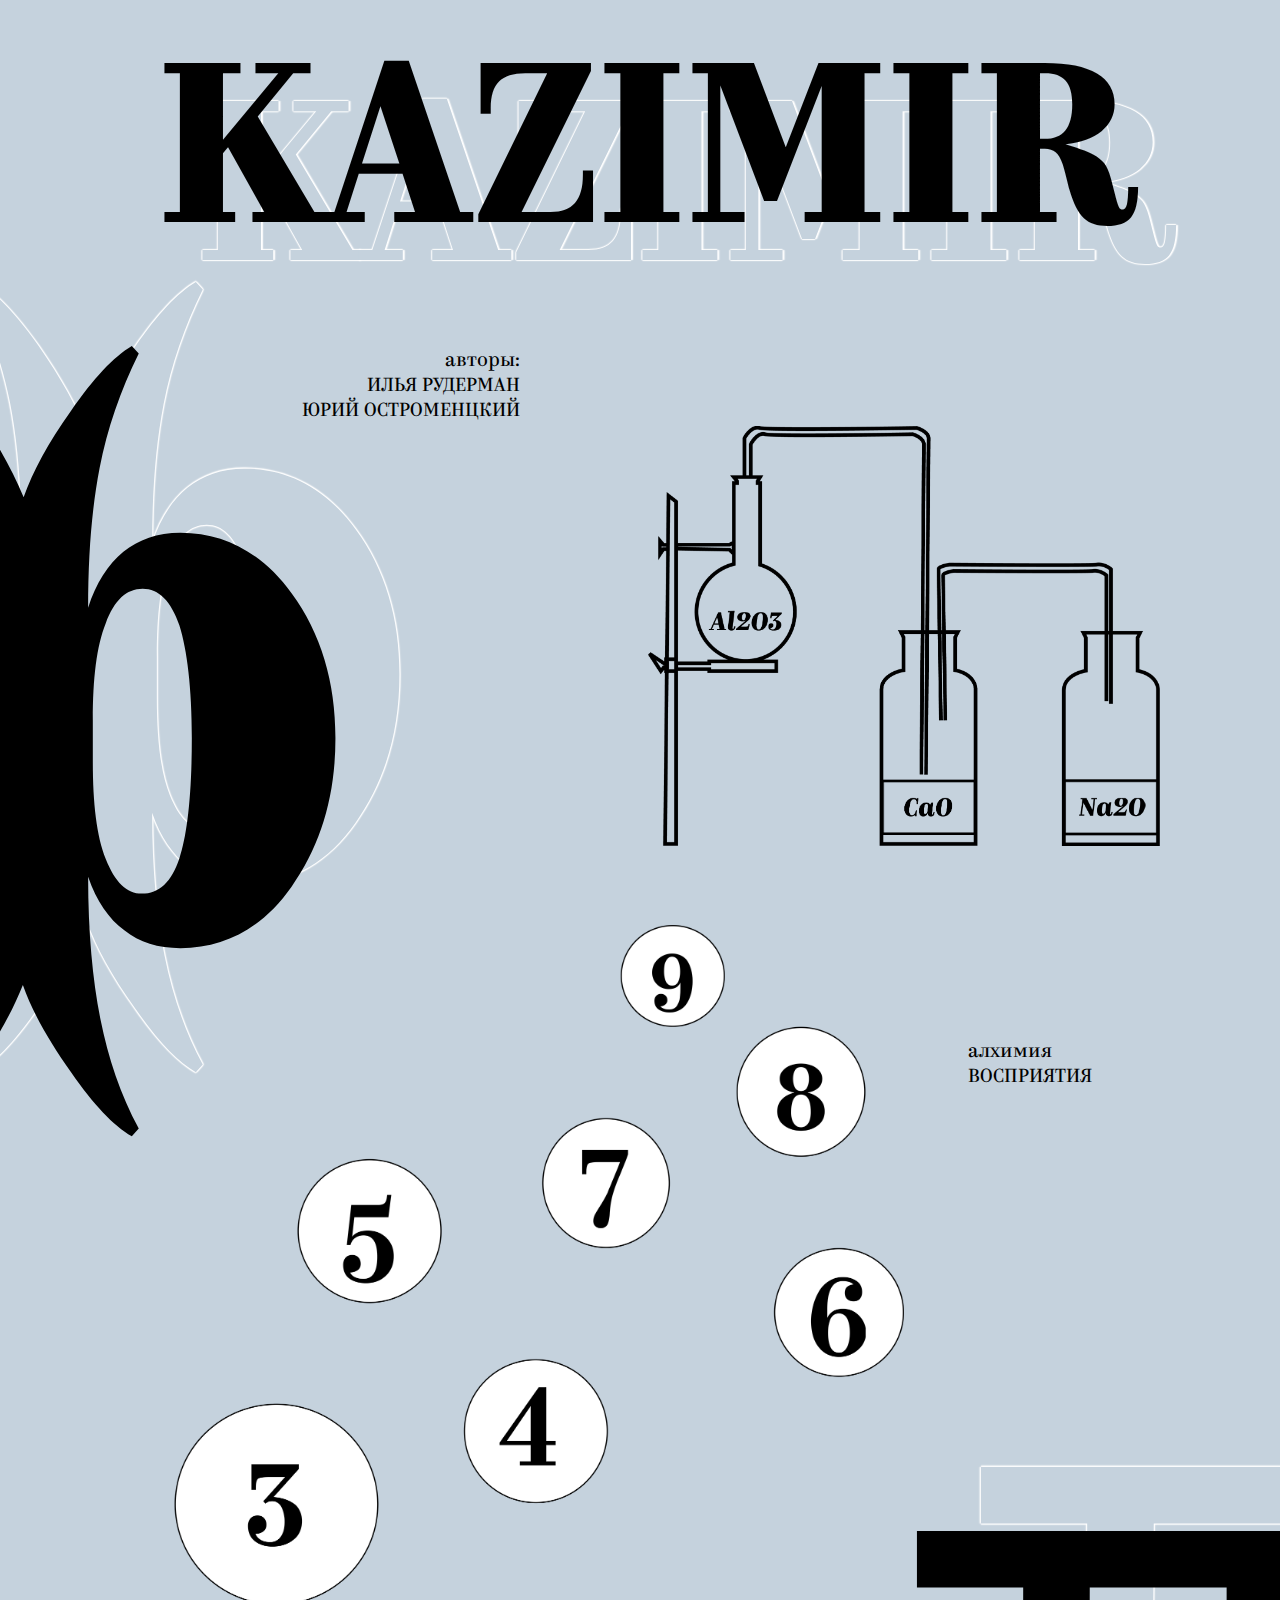
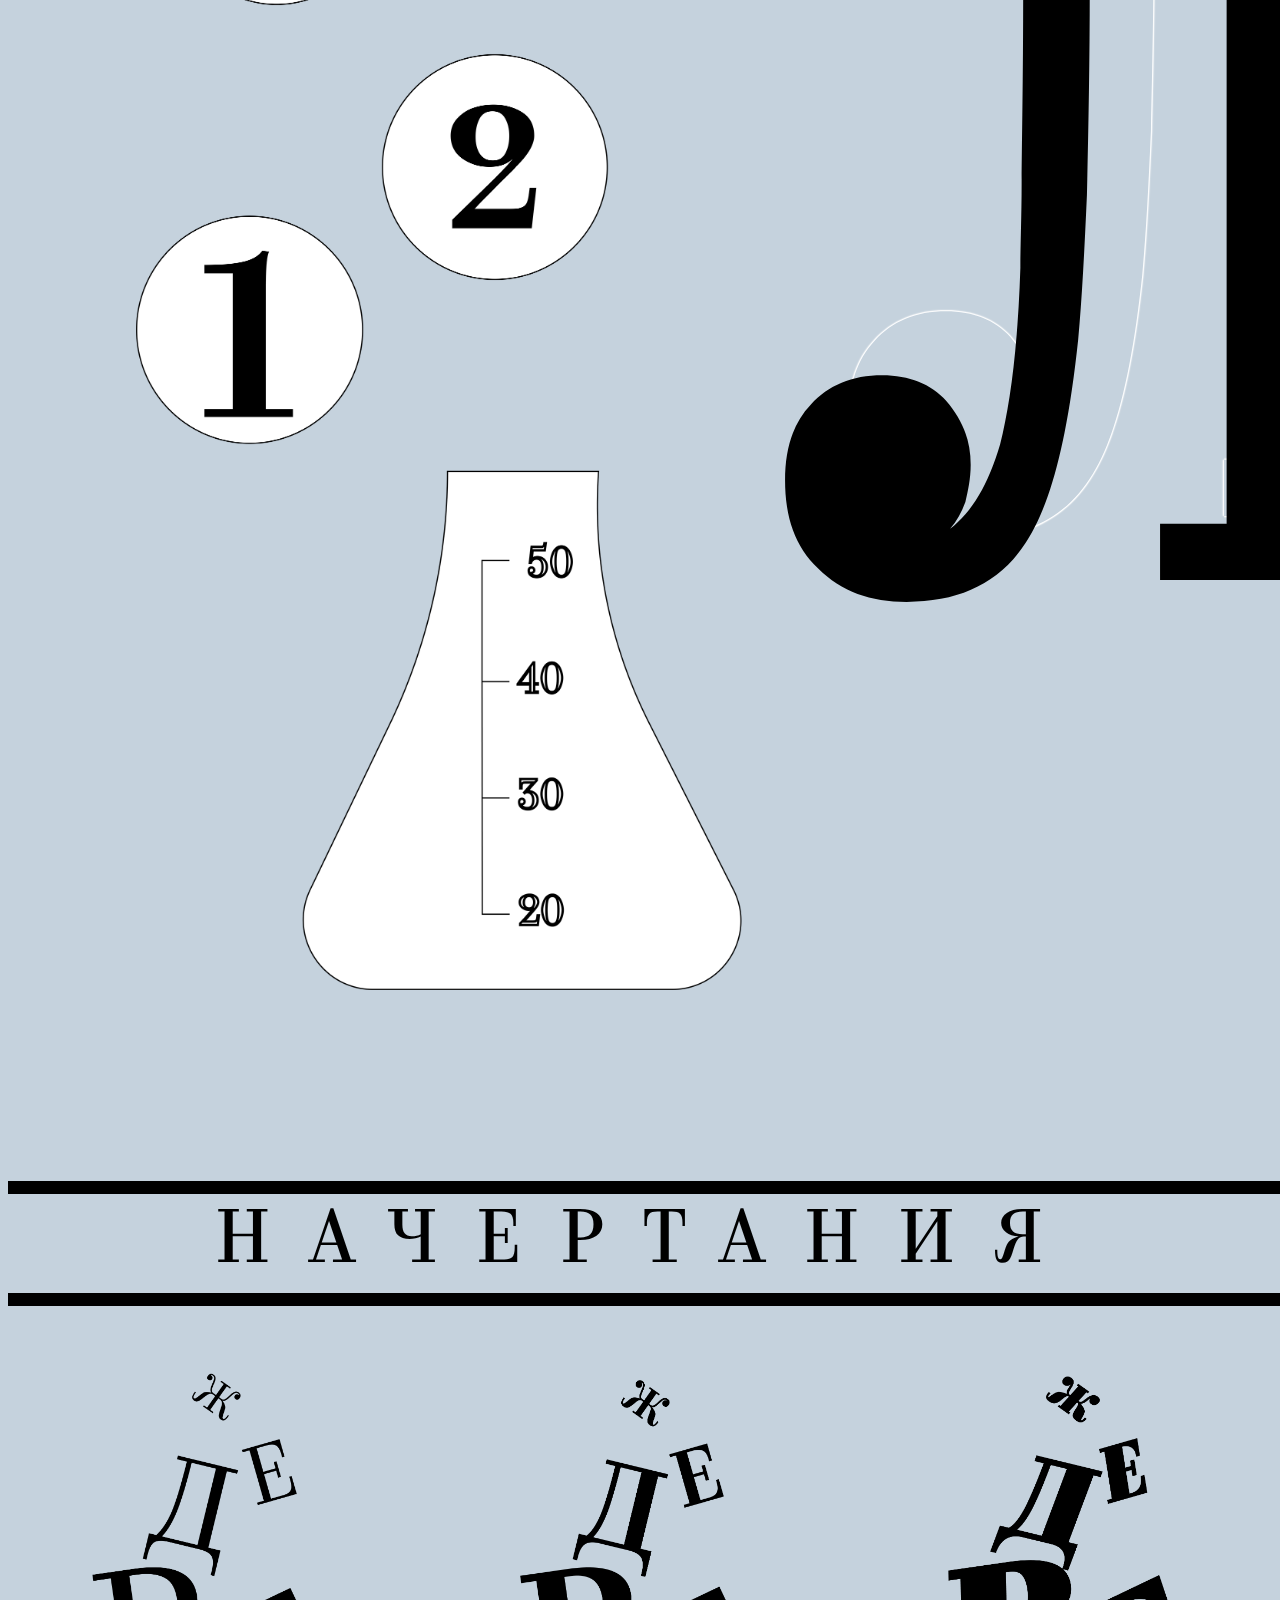
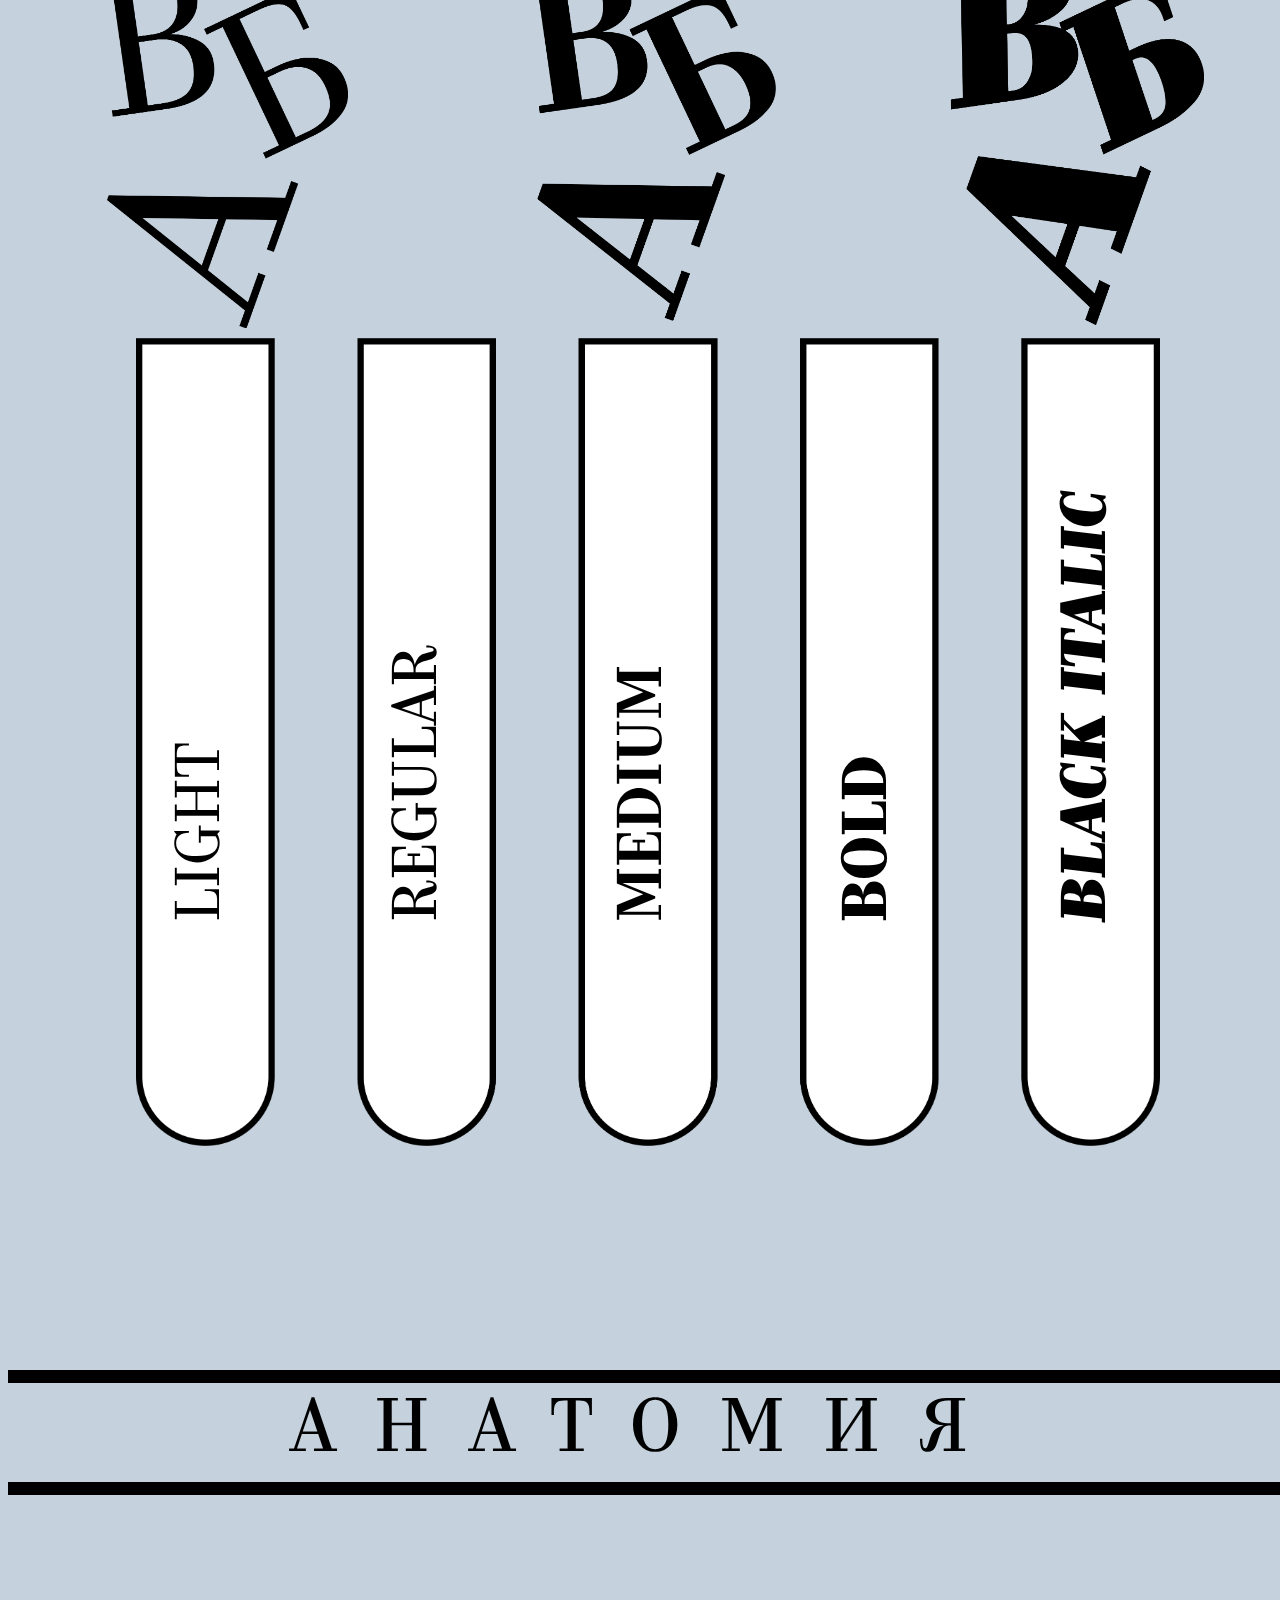
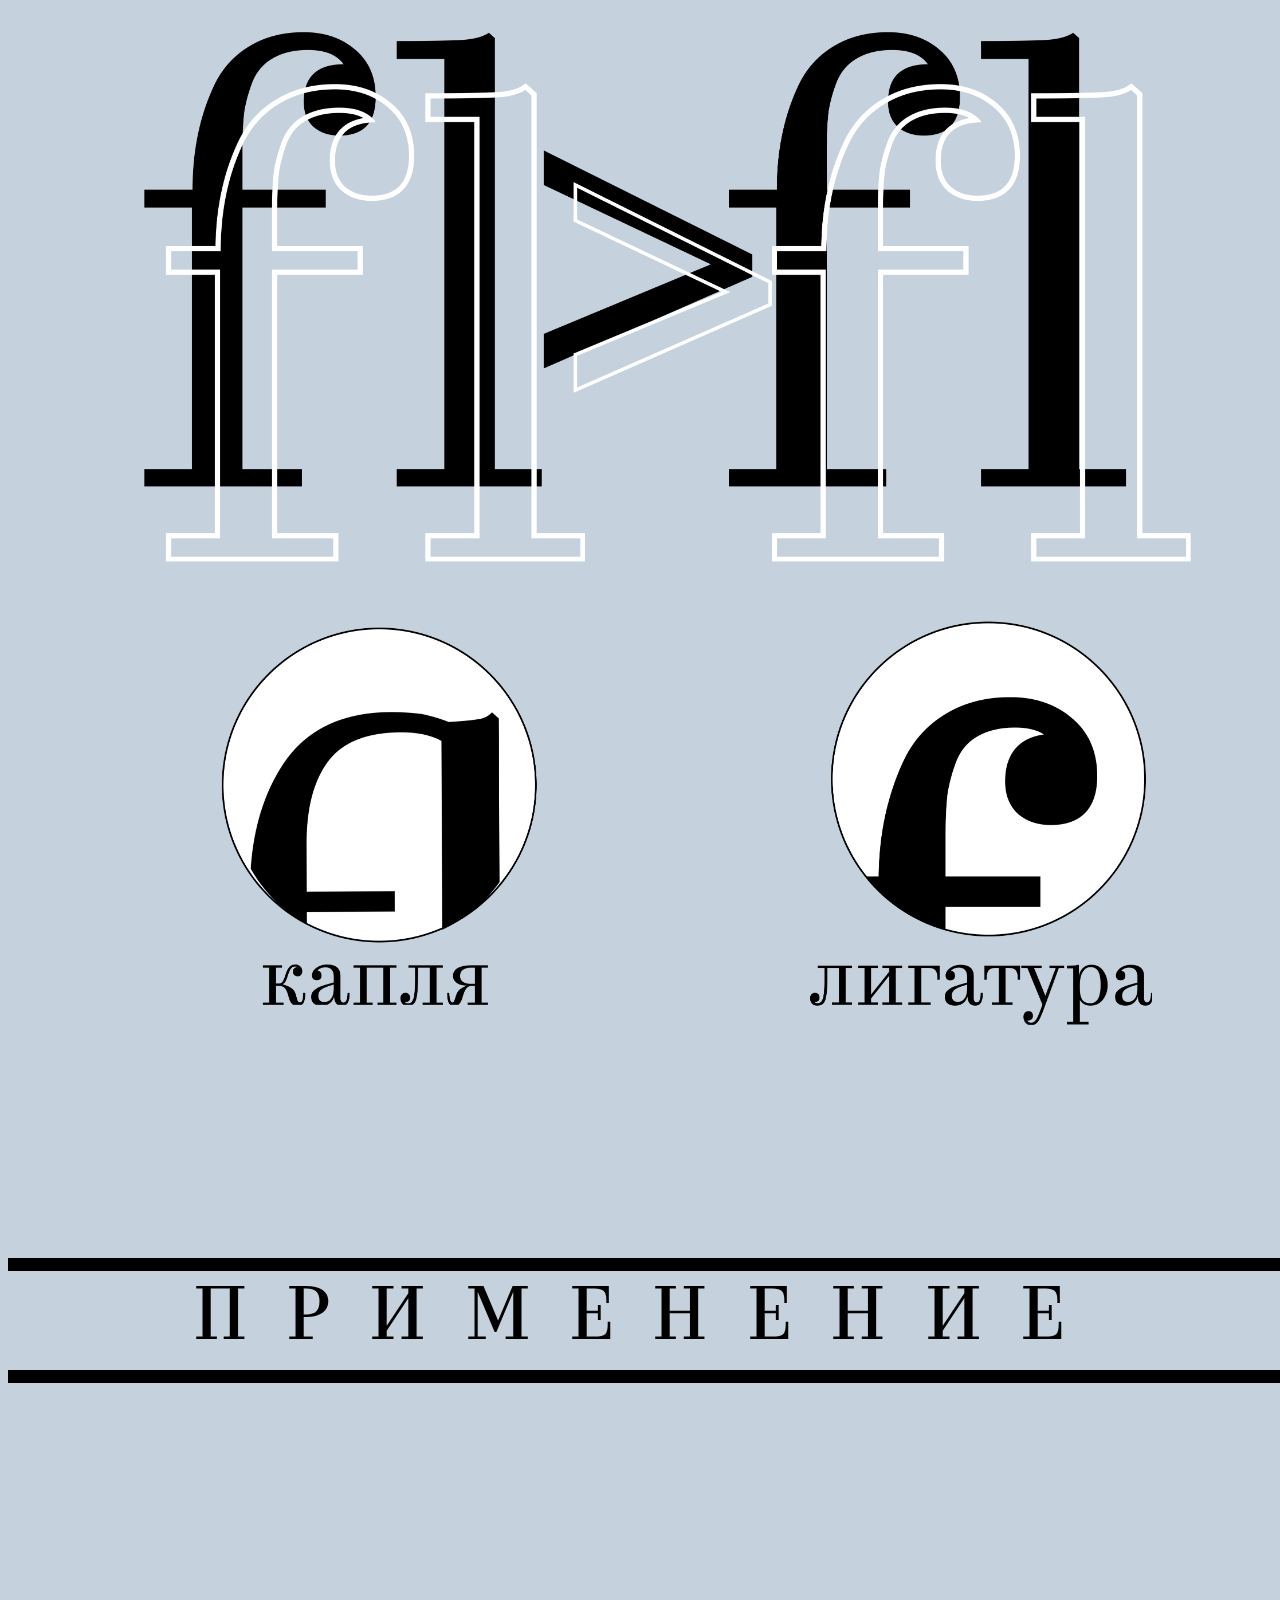
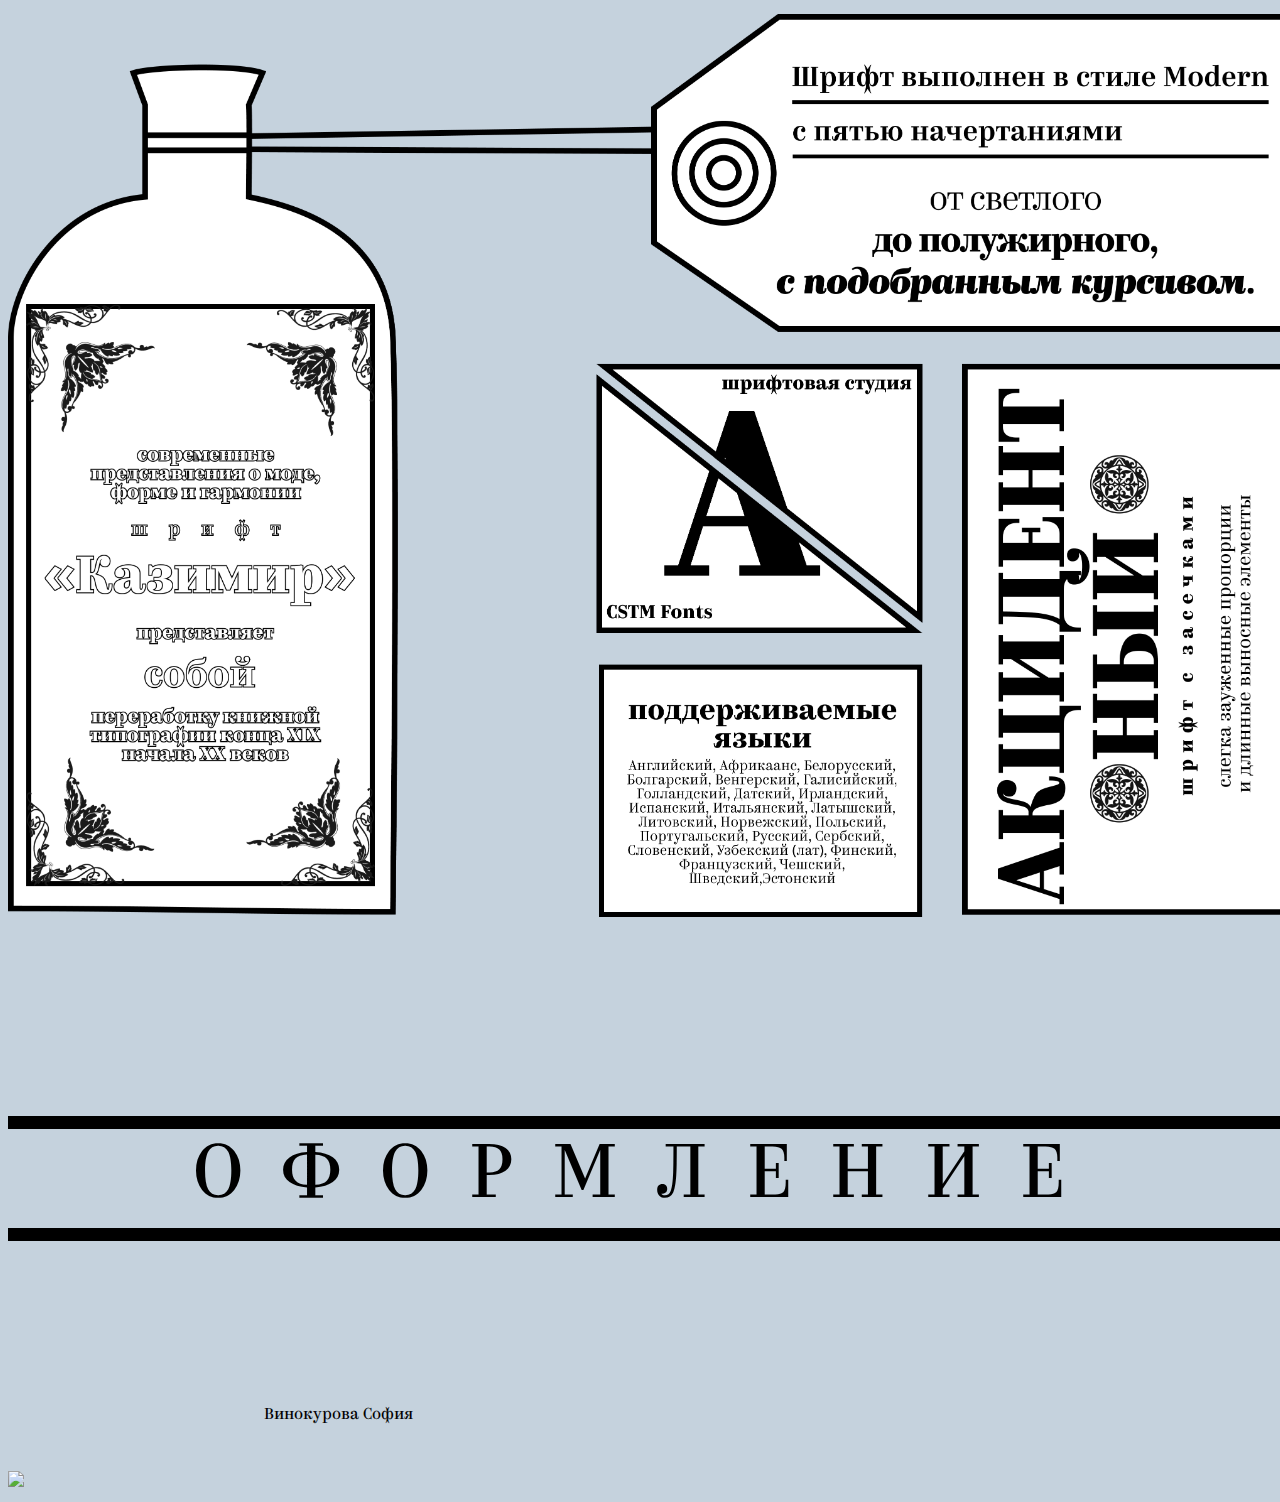
==== index.html @ c1f0180c "1" ====
<!DOCTYPE html>
<html lang="en">
<head>
  <meta charset="UTF-8">
  <meta http-equiv="X-UA-Compatible" content="IE=edge">
  <meta name="viewport" content="width=device-width, initial-scale=1.0">
  <link rel="stylesheet" href="main.css">
  <title>Kazimir</title>
</head>


<body>
  <title>KAZIMIR</title>
  <div class="kazimir-container">
    <div class="kazimir">KAZIMIR</div>
    <div class="kazimir-shadow">KAZIMIR</div>
  </div><br>
  <div class="kazimir-container" style="width: 100%; height: 60vw; border: 0px solid yellow; ">
    <div style="position: absolute; margin-left: 10vw; margin-top: 0vw; font-size: 1.5vw; text-align: right; width: 30vw;">авторы:<br><div style="text-transform: uppercase;">Илья Рудерман<br>Юрий Остроменцкий</div></div>
    <div class="kazimir letter-a" style="margin-left: -25vw;">ф</div>
    <div class="kazimir-shadow letter-a" style="margin-left: -20vw; margin-top: -15vw;">ф</div>
    <div style="position: absolute; border: 0px solid black; width:40%; z-index: 5; margin-left: 50vw; margin-top: 6vw;"><img style="border: 0px solid black;" src="./img/chemistry.png" width="100%"></div>
    <div style="position: absolute; margin-left: 75vw; margin-top: 54vw; font-size: 1.5vw; text-align: left; width: 30vw;">алхимия<br><div style="text-transform: uppercase;">восприятия</div></div>
  </div>



  <div style="border: 0px solid red; width: 100vw; height: 115vw;">
    <div style="position: absolute; border: 0px solid black; width:60vw; margin-top: -15vw; margin-left: 10vw">
      <img src="./img/bubble.png" width="100%">
    </div>
    <div class="kazimir letter-a" style="margin-left: 60vw; font-size: 100vw; margin-top: -10vw;">л</div>
    <div class="kazimir-shadow letter-a" style="margin-left: 65vw; margin-top: -15vw; font-size: 100vw;">л</div>
  </div>

  <div class="zagolovok">Начертания</div>


  <div style="width:100vw; height: 110vw;">
    <div style="position: absolute; width: 100vw;">
      <table border="0" width="100%">
        <tr>
          <td width="33%" align="center"><img src="./img/light.png" style="width: 20vw;"></td>
          <td width="34%" align="center"><img src="./img/regular.png" style="width: 20vw;"></td>
          <td width="33%" align="center"><img src="./img/Vectoor.png" style="width: 20vw;"></td>
        </tr>
      </table>
      <div style="width:100vw; padding: 0vw 10vw 0vw 10vw;">
        <img src="./img/colbi.png" style="width: 80vw">
      </div>
    </div>
    <div style="position: absolute; text-transform: uppercase; font-size: 5vw; transform: rotate(270deg); transform-origin: top left; margin-top: 90vw; margin-left: 12vw; font-family: KazimirLight;">Light</div>
    <div style="position: absolute; text-transform: uppercase; font-size: 5vw; transform: rotate(270deg); transform-origin: top left; margin-top: 90vw; margin-left: 29vw; font-family: Kazimir;">Regular</div>
    <div style="position: absolute; text-transform: uppercase; font-size: 5vw; transform: rotate(270deg); transform-origin: top left; margin-top: 90vw; margin-left: 46.5vw; font-family: KazimirMedium;">Medium</div>
    <div style="position: absolute; text-transform: uppercase; font-size: 5vw; transform: rotate(270deg); transform-origin: top left; margin-top: 90vw; margin-left: 64vw; font-family: KazimirBold;">Bold</div>
    <div style="position: absolute; text-transform: uppercase; font-size: 5vw; transform: rotate(270deg); transform-origin: top left; margin-top: 90vw; margin-left: 81vw; font-family: KazimirBlackItalic;">Black&nbsp;Italic</div>
  </div>



  <div class="zagolovok">Анатомия</div>
  <div style="border: 0px solid red; width: 100vw;">
    <img src="./img/liga.png" width="100%">
  </div>


  <div class="zagolovok">Применение</div>
  <div style="border: 0px solid red; width: 100vw; margin-top: 18vw ">
    <img src="./img/cartina.png" width="100%">
  </div>


  <div class="zagolovok">Оформление</div>
  <div style="border: 0px solid red; width: 100vw; margin-top: 18vw; ">
    <img src="./img/group 37.png" width="100%">
    <div style="position: absolute; margin-left: 20vw; margin-top: -7vw">Винокурова София
  </div>
</div>


</body>

</html>
---- main.css ----
@font-face {
   font-family: Kazimir; /* Имя шрифта */
   src: url(fonts/Kazimir.otf); /* Путь к файлу со шрифтом */
}
@font-face {
   font-family: KazimirItalic; /* Имя шрифта */
   src: url(fonts/KazimirItalic.otf); /* Путь к файлу со шрифтом */
}
@font-face {
   font-family: KazimirBlack; /* Имя шрифта */
   src: url(fonts/KazimirBlack.otf); /* Путь к файлу со шрифтом */
}
@font-face {
   font-family: KazimirBlackItalic; /* Имя шрифта */
   src: url(fonts/KazimirBlackItalic.otf); /* Путь к файлу со шрифтом */
}
@font-face {
   font-family: KazimirBold; /* Имя шрифта */
   src: url(fonts/KazimirBold.otf); /* Путь к файлу со шрифтом */
}
@font-face {
   font-family: KazimirBoldItalic; /* Имя шрифта */
   src: url(fonts/KazimirBoldItalic.otf); /* Путь к файлу со шрифтом */
}
@font-face {
   font-family: KazimirLight; /* Имя шрифта */
   src: url(fonts/KazimirLight.otf); /* Путь к файлу со шрифтом */
}
@font-face {
   font-family: KazimirLightItalic; /* Имя шрифта */
   src: url(fonts/KazimirLightItalic.otf); /* Путь к файлу со шрифтом */
}
@font-face {
   font-family: KazimirMedium; /* Имя шрифта */
   src: url(fonts/KazimirMedium.otf); /* Путь к файлу со шрифтом */
}
@font-face {
   font-family: KazimirMediumItalic; /* Имя шрифта */
   src: url(fonts/KazimirMediumItalic.otf); /* Путь к файлу со шрифтом */
}

body {
    font-family: Kazimir;
    padding: 0 0 0 0;
    background-color: #C5D2DD;
    overflow-x: hidden;
}

.kazimir-container {
  width:100%;
  height: 25vw;
  font-size:18vw;
  padding: 0px 0px 0px 0px;
}

.kazimir {
  font-family: KazimirBold;
  position: absolute;
  width: 100%;
  text-align: center;
  z-index: 2;
}

.kazimir-shadow {
  font-family: KazimirBold;
  position: absolute;
  width: 100%;
  z-index: 1;
  margin-left: 3vw;
  margin-top: 3vw;
  text-align: center;
  color: #C5D2DD;
  text-shadow: 1pt 0 1pt white,
    0 1pt 1pt white,
    -1pt 0 1pt white,
    0 -1pt 1pt white;
}

.letter-a {
  width: 40%;
  height: 50vw;
  font-size: 60vw;
  border: 0px solid red;
  margin-top: -10vw;
}

.zagolovok {
  width: 100vw;
  font-size: 6vw;
  text-align: center;
  border-top: 10pt solid black;
  border-bottom: 10pt solid black;
  margin-top: 15vw;
  margin-bottom: 5vw;
  letter-spacing: 3vw;
  text-transform: uppercase;
}
ul {
    font-family: helvetica;
    position: absolute;
    width: 101px;
    height: 66px;

    font-family: Kazimir;
    font-style: normal;
    font-weight: 300;
    font-size: 70px;
    line-height: 100.2%;
    /* or 701px */

    font-feature-settings: 'liga' off;

    color: #000000;
}

li {
  list-style: circle;
}

.list {
  list-style: square;
}

#msg {
  font-family: monospace;
}
h2 {
  font-size: }

/* fl */
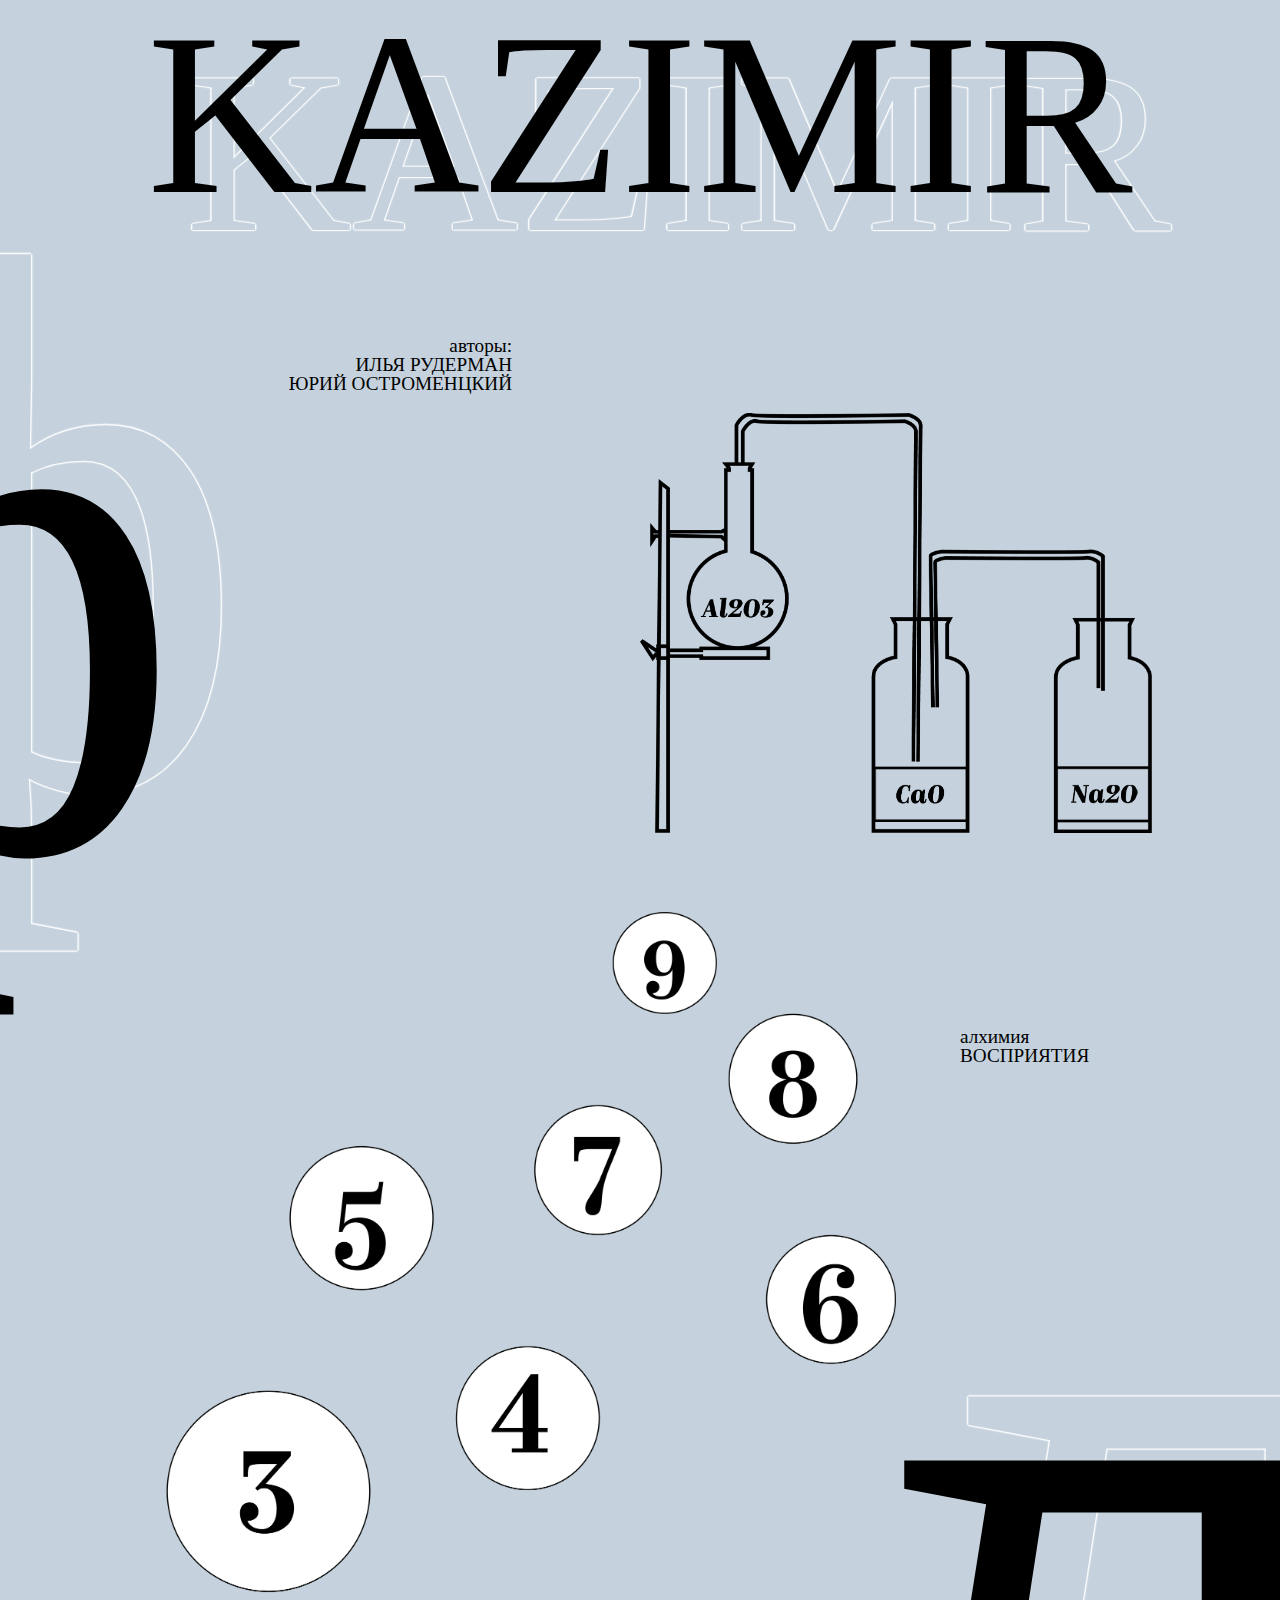
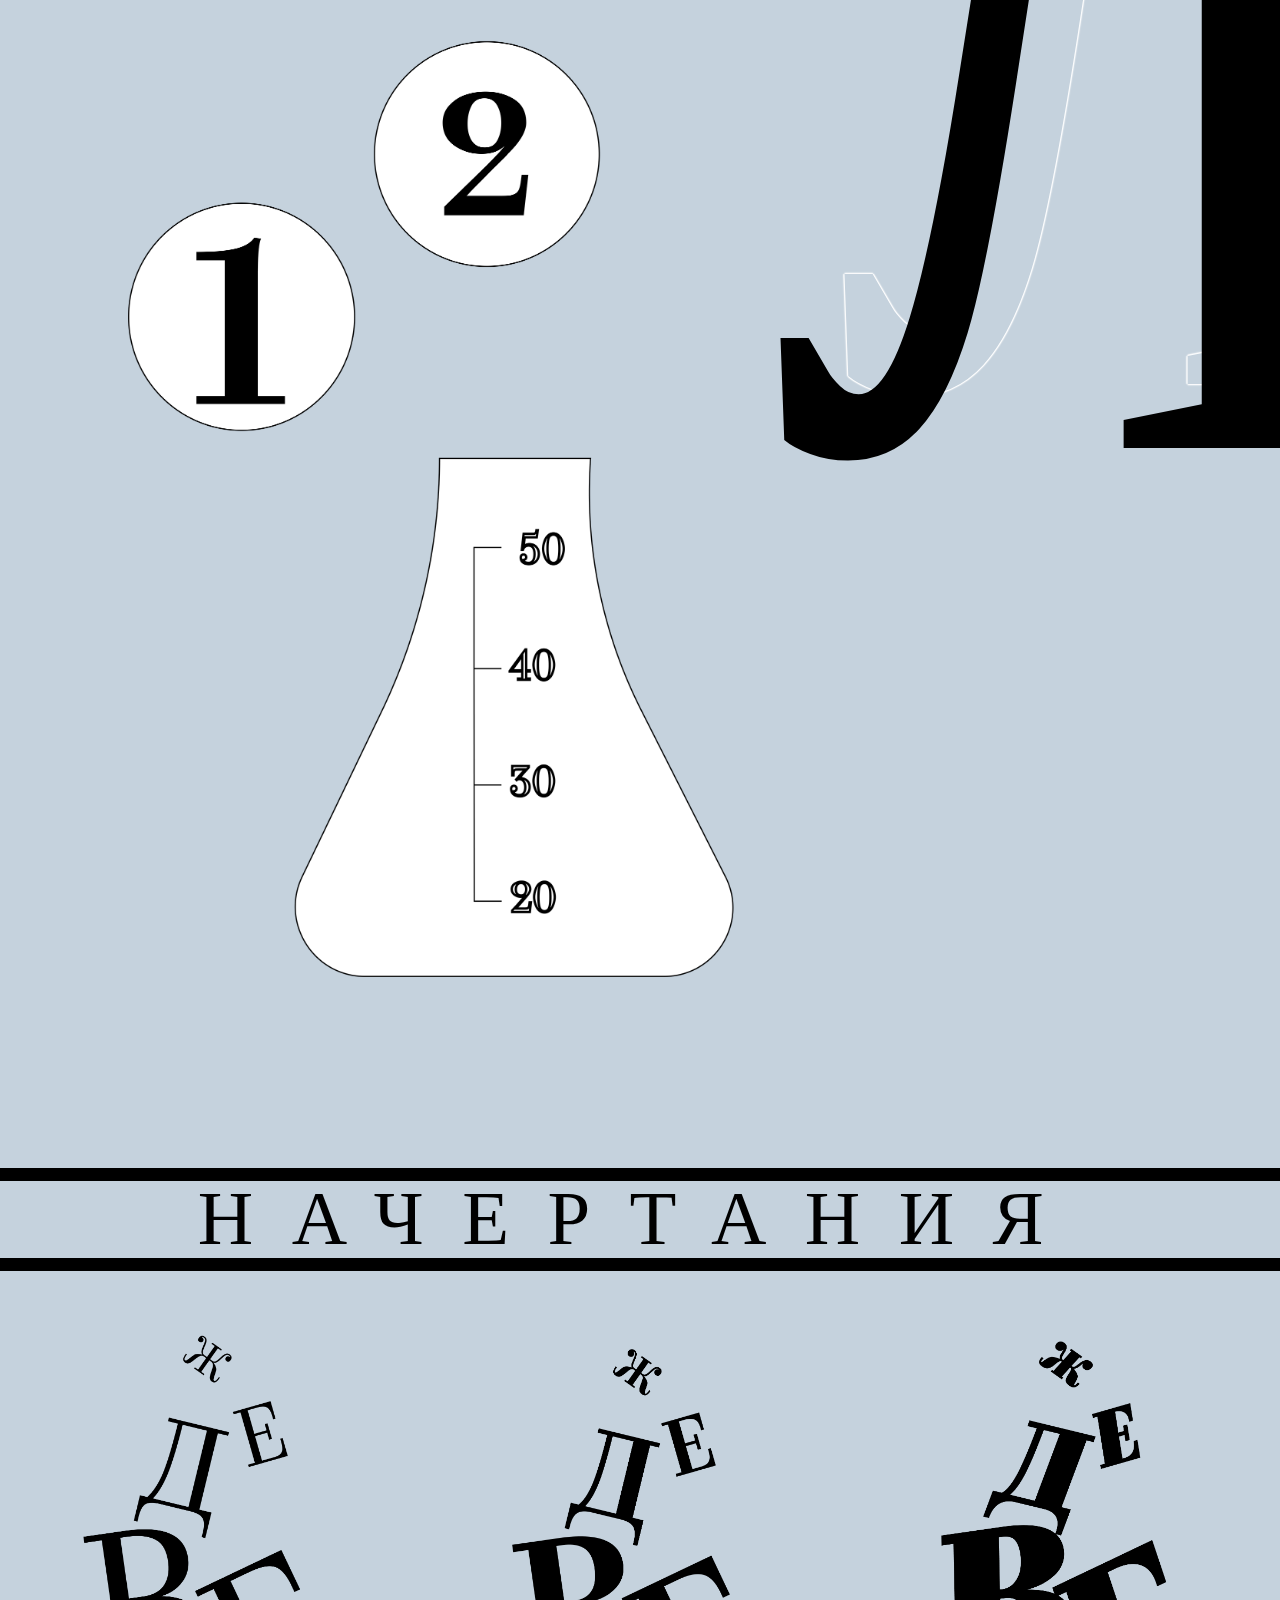
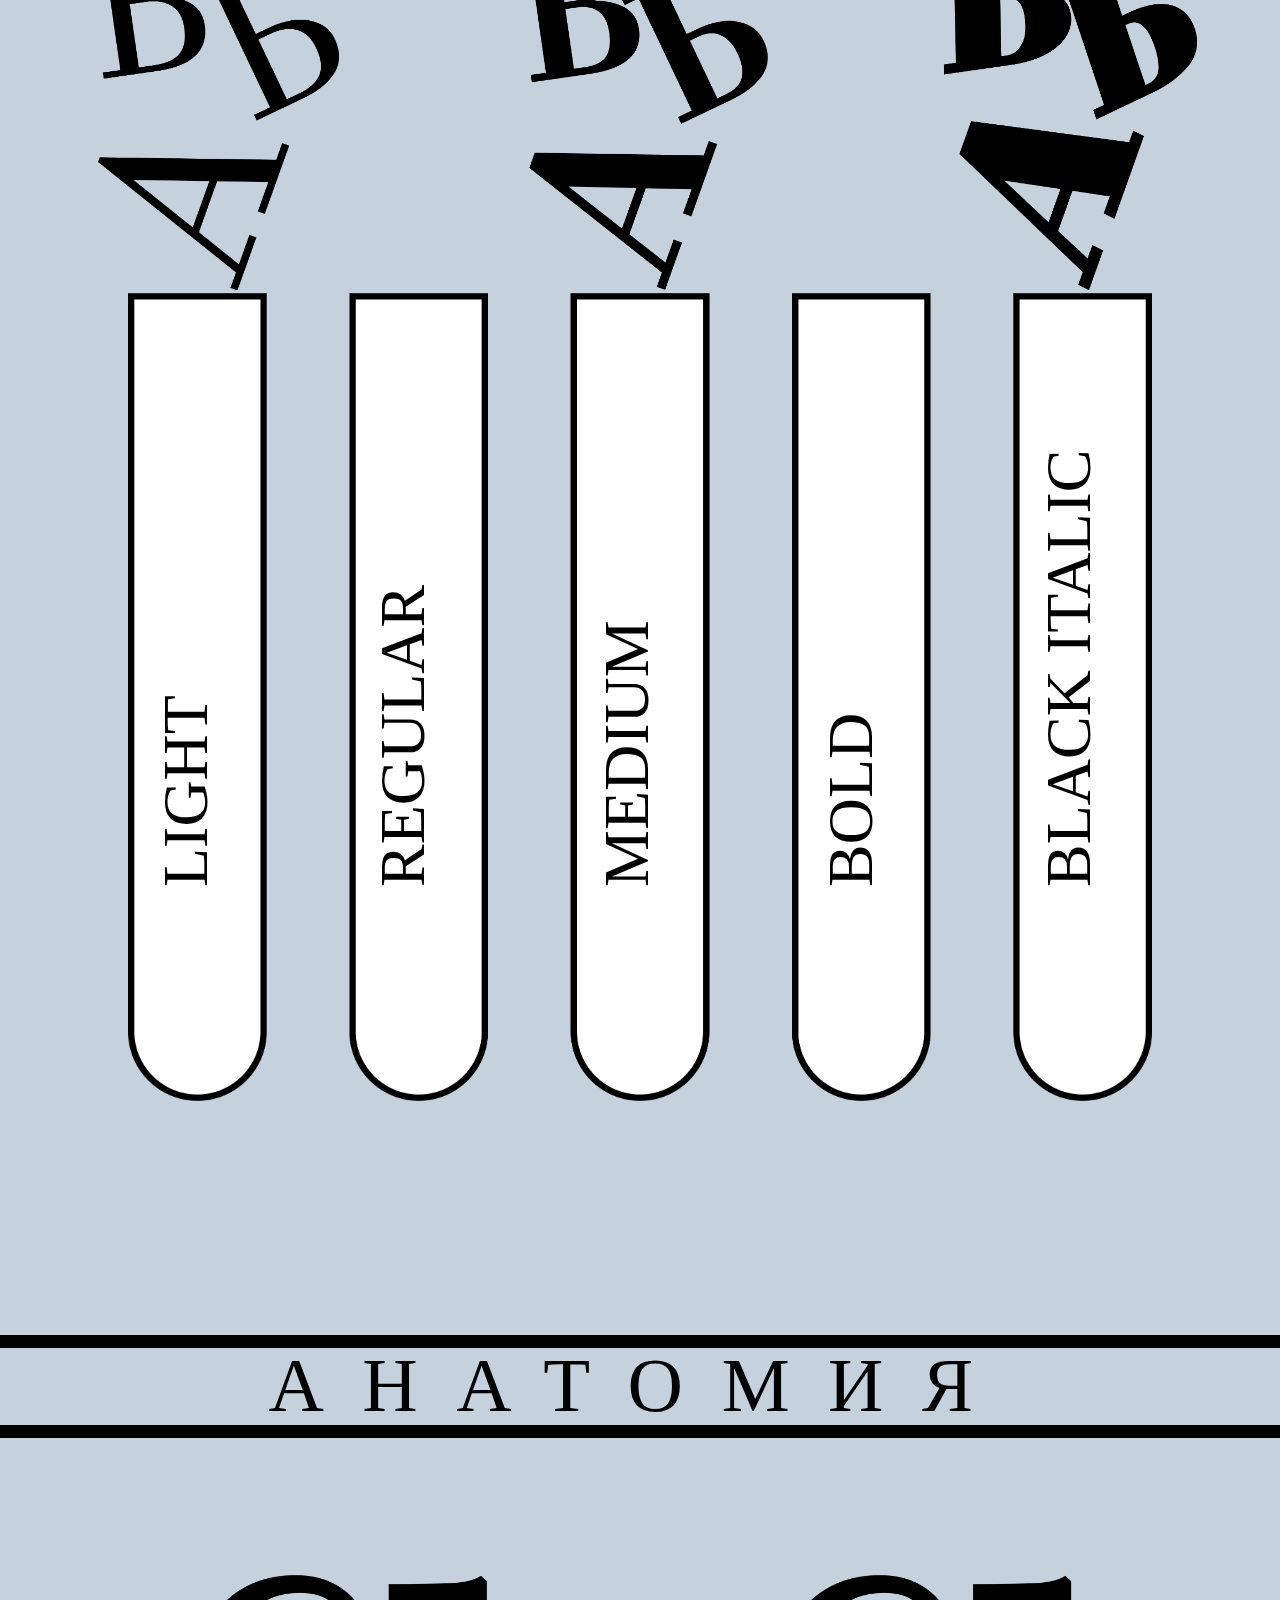
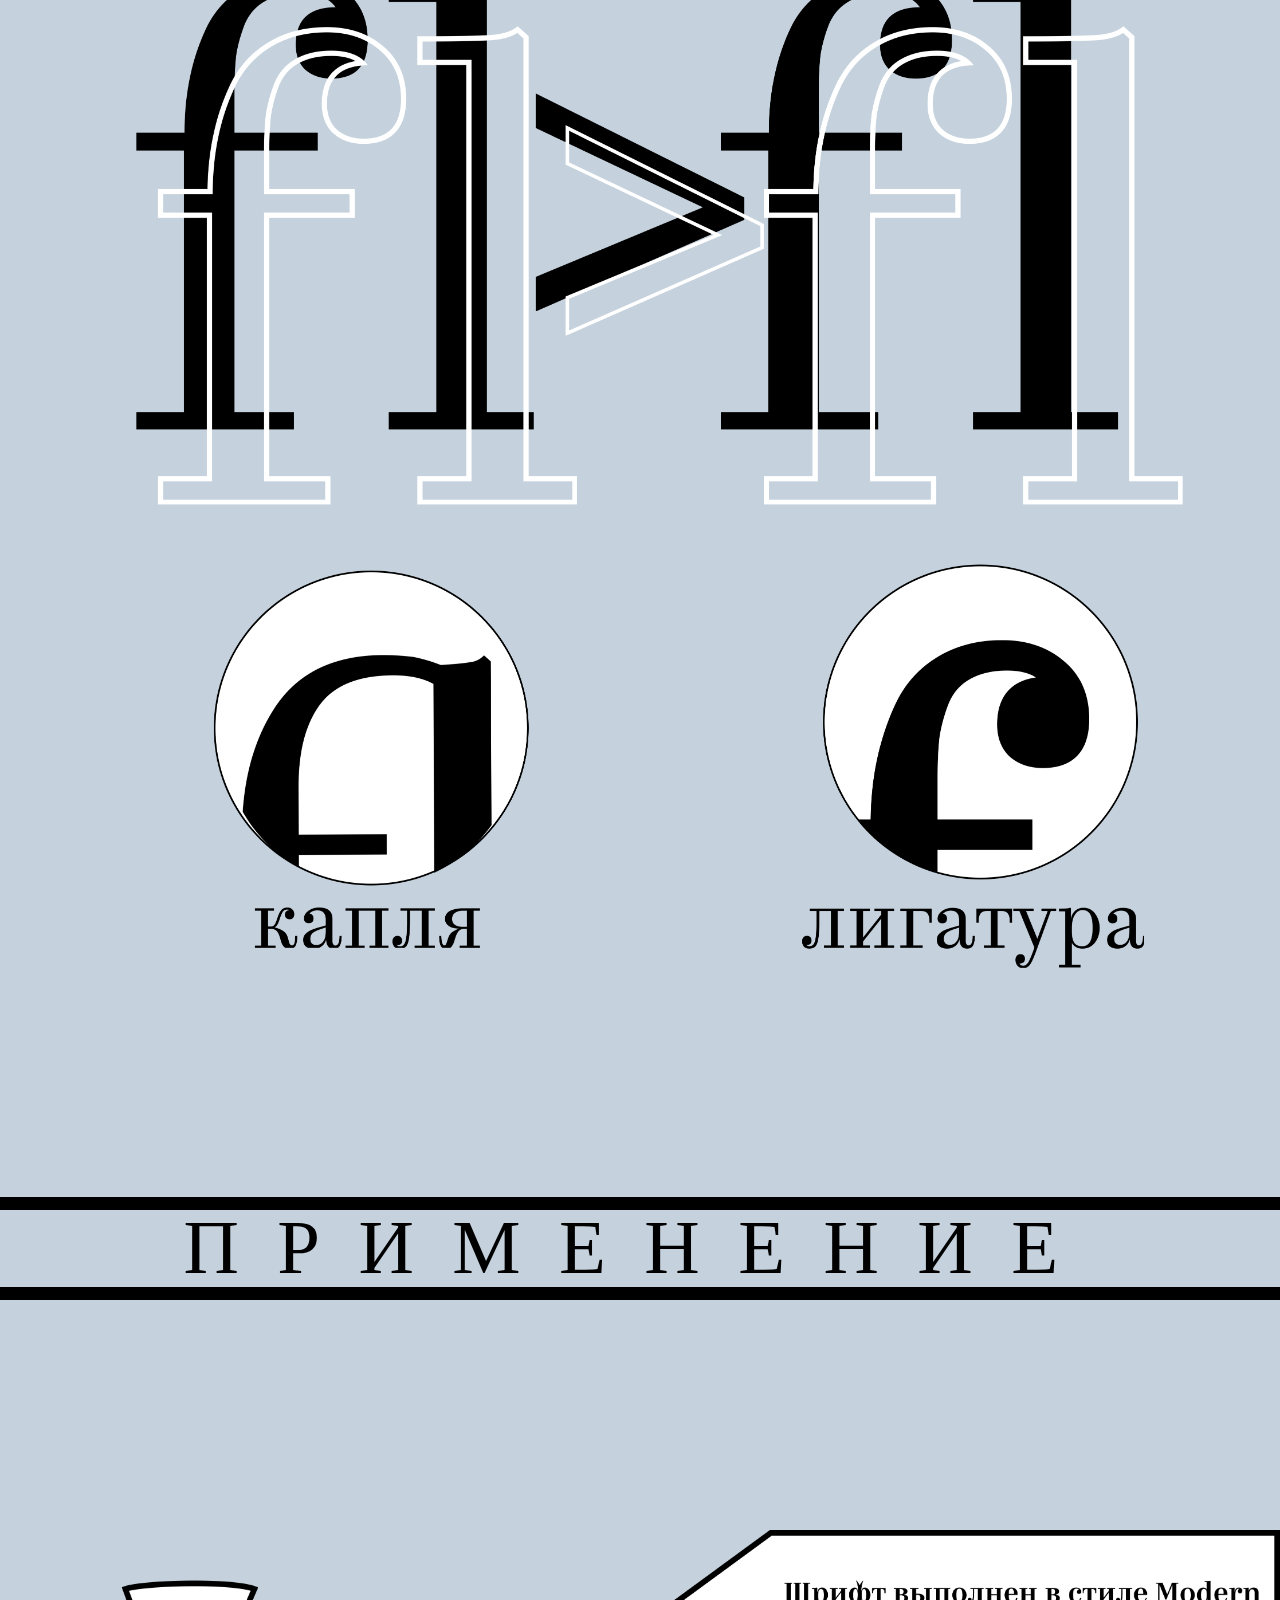
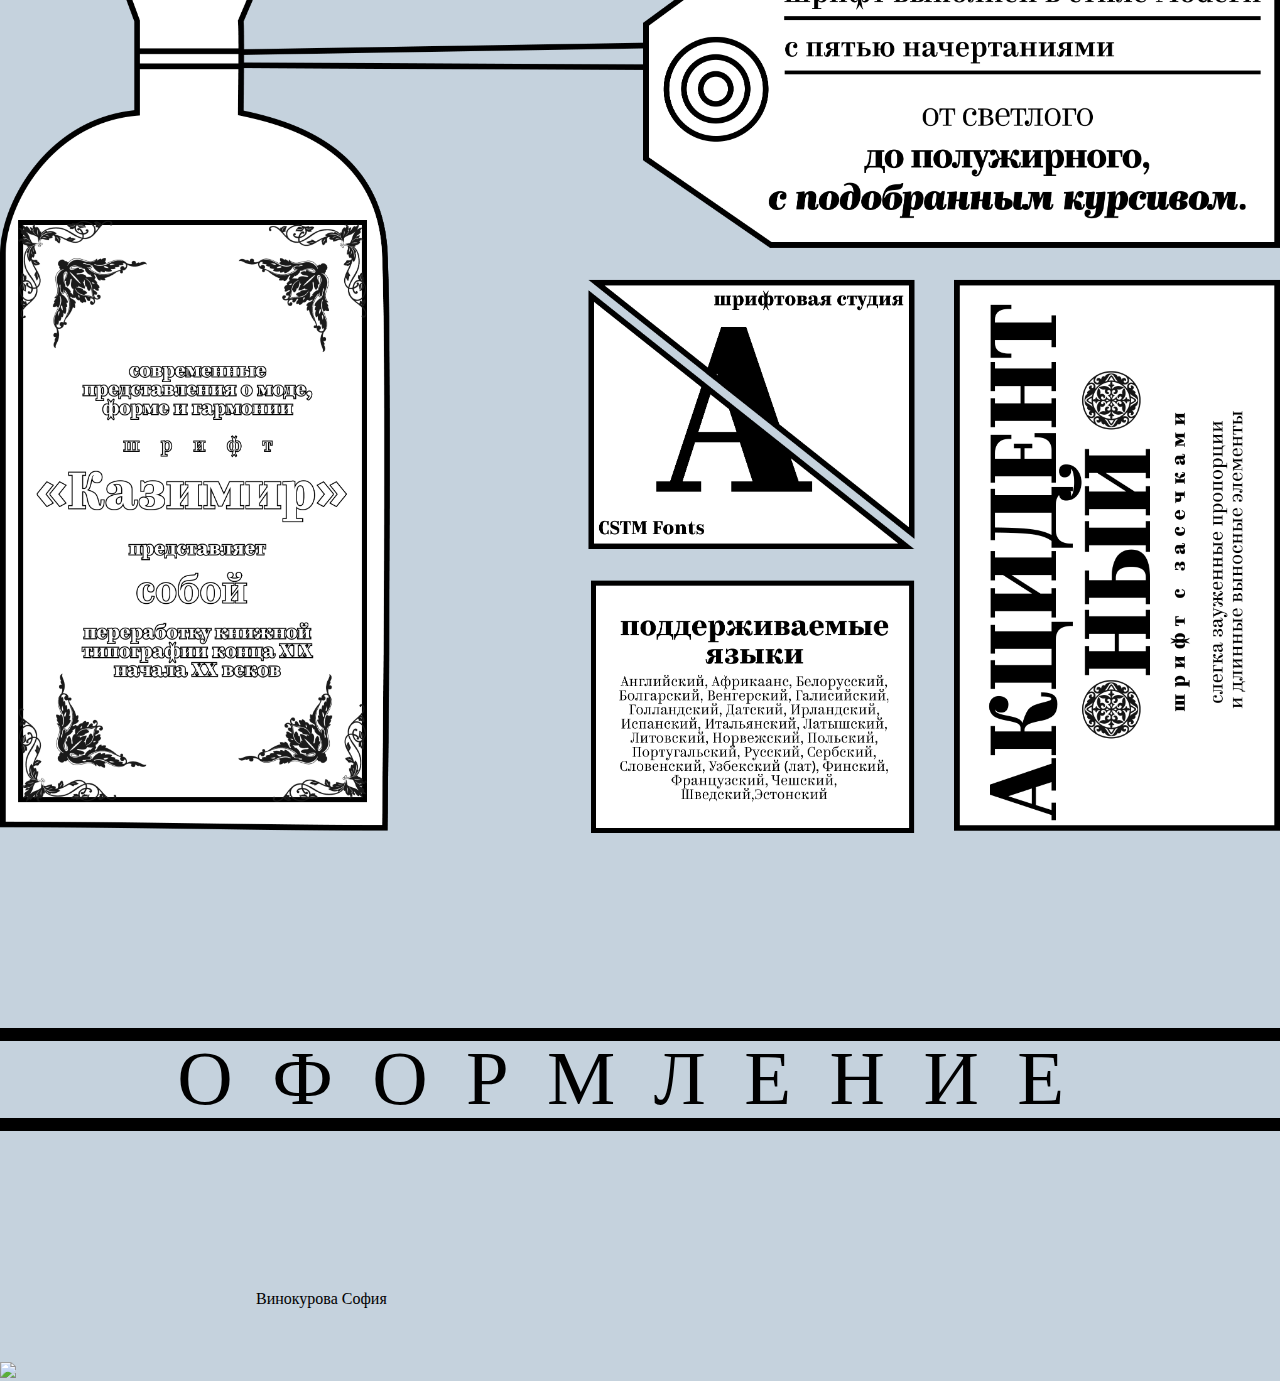
==== commit d2101e8e: "Minor changes" ====
--- a/index.html
+++ b/index.html
@@ -4,7 +4,8 @@
   <meta charset="UTF-8">
   <meta http-equiv="X-UA-Compatible" content="IE=edge">
   <meta name="viewport" content="width=device-width, initial-scale=1.0">
-  <link rel="stylesheet" href="main.css">
+  <link rel="stylesheet" href="css/reset.css">
+  <link rel="stylesheet" href="css/main.css">
   <title>Kazimir</title>
 </head>
 
@@ -27,7 +28,7 @@
 
   <div style="border: 0px solid red; width: 100vw; height: 115vw;">
     <div style="position: absolute; border: 0px solid black; width:60vw; margin-top: -15vw; margin-left: 10vw">
-      <img src="./img/bubble.png" width="100%">
+      <img src="img/bubble.png" width="100%">
     </div>
     <div class="kazimir letter-a" style="margin-left: 60vw; font-size: 100vw; margin-top: -10vw;">л</div>
     <div class="kazimir-shadow letter-a" style="margin-left: 65vw; margin-top: -15vw; font-size: 100vw;">л</div>
@@ -40,13 +41,13 @@
     <div style="position: absolute; width: 100vw;">
       <table border="0" width="100%">
         <tr>
-          <td width="33%" align="center"><img src="./img/light.png" style="width: 20vw;"></td>
-          <td width="34%" align="center"><img src="./img/regular.png" style="width: 20vw;"></td>
-          <td width="33%" align="center"><img src="./img/Vectoor.png" style="width: 20vw;"></td>
+          <td width="33%" align="center"><img src="img/light.png" style="width: 20vw;"></td>
+          <td width="34%" align="center"><img src="img/regular.png" style="width: 20vw;"></td>
+          <td width="33%" align="center"><img src="img/Vectoor.png" style="width: 20vw;"></td>
         </tr>
       </table>
       <div style="width:100vw; padding: 0vw 10vw 0vw 10vw;">
-        <img src="./img/colbi.png" style="width: 80vw">
+        <img src="img/colbi.png" style="width: 80vw">
       </div>
     </div>
     <div style="position: absolute; text-transform: uppercase; font-size: 5vw; transform: rotate(270deg); transform-origin: top left; margin-top: 90vw; margin-left: 12vw; font-family: KazimirLight;">Light</div>
@@ -60,19 +61,19 @@
 
   <div class="zagolovok">Анатомия</div>
   <div style="border: 0px solid red; width: 100vw;">
-    <img src="./img/liga.png" width="100%">
+    <img src="img/liga.png" width="100%">
   </div>
 
 
   <div class="zagolovok">Применение</div>
   <div style="border: 0px solid red; width: 100vw; margin-top: 18vw ">
-    <img src="./img/cartina.png" width="100%">
+    <img src="img/cartina.png" width="100%">
   </div>
 
 
   <div class="zagolovok">Оформление</div>
   <div style="border: 0px solid red; width: 100vw; margin-top: 18vw; ">
-    <img src="./img/group 37.png" width="100%">
+    <img src="img/group_37.png" width="100%">
     <div style="position: absolute; margin-left: 20vw; margin-top: -7vw">Винокурова София
   </div>
 </div>
--- a/css/main.css
+++ b/css/main.css
@@ -0,0 +1,130 @@
+@font-face {
+   font-family: Kazimir; /* Имя шрифта */
+   src: url(fonts/Kazimir.otf); /* Путь к файлу со шрифтом */
+}
+@font-face {
+   font-family: KazimirItalic; /* Имя шрифта */
+   src: url(fonts/KazimirItalic.otf); /* Путь к файлу со шрифтом */
+}
+@font-face {
+   font-family: KazimirBlack; /* Имя шрифта */
+   src: url(fonts/KazimirBlack.otf); /* Путь к файлу со шрифтом */
+}
+@font-face {
+   font-family: KazimirBlackItalic; /* Имя шрифта */
+   src: url(fonts/KazimirBlackItalic.otf); /* Путь к файлу со шрифтом */
+}
+@font-face {
+   font-family: KazimirBold; /* Имя шрифта */
+   src: url(fonts/KazimirBold.otf); /* Путь к файлу со шрифтом */
+}
+@font-face {
+   font-family: KazimirBoldItalic; /* Имя шрифта */
+   src: url(fonts/KazimirBoldItalic.otf); /* Путь к файлу со шрифтом */
+}
+@font-face {
+   font-family: KazimirLight; /* Имя шрифта */
+   src: url(fonts/KazimirLight.otf); /* Путь к файлу со шрифтом */
+}
+@font-face {
+   font-family: KazimirLightItalic; /* Имя шрифта */
+   src: url(fonts/KazimirLightItalic.otf); /* Путь к файлу со шрифтом */
+}
+@font-face {
+   font-family: KazimirMedium; /* Имя шрифта */
+   src: url(fonts/KazimirMedium.otf); /* Путь к файлу со шрифтом */
+}
+@font-face {
+   font-family: KazimirMediumItalic; /* Имя шрифта */
+   src: url(fonts/KazimirMediumItalic.otf); /* Путь к файлу со шрифтом */
+}
+
+body {
+    font-family: Kazimir;
+    padding: 0 0 0 0;
+    background-color: #C5D2DD;
+    overflow-x: hidden;
+}
+
+.kazimir-container {
+  width:100%;
+  height: 25vw;
+  font-size:18vw;
+  padding: 0px 0px 0px 0px;
+}
+
+.kazimir {
+  font-family: KazimirBold;
+  position: absolute;
+  width: 100%;
+  text-align: center;
+  z-index: 2;
+}
+
+.kazimir-shadow {
+  font-family: KazimirBold;
+  position: absolute;
+  width: 100%;
+  z-index: 1;
+  margin-left: 3vw;
+  margin-top: 3vw;
+  text-align: center;
+  color: #C5D2DD;
+  text-shadow: 1pt 0 1pt white,
+    0 1pt 1pt white,
+    -1pt 0 1pt white,
+    0 -1pt 1pt white;
+}
+
+.letter-a {
+  width: 40%;
+  height: 50vw;
+  font-size: 60vw;
+  border: 0px solid red;
+  margin-top: -10vw;
+}
+
+.zagolovok {
+  width: 100vw;
+  font-size: 6vw;
+  text-align: center;
+  border-top: 10pt solid black;
+  border-bottom: 10pt solid black;
+  margin-top: 15vw;
+  margin-bottom: 5vw;
+  letter-spacing: 3vw;
+  text-transform: uppercase;
+}
+ul {
+    font-family: helvetica;
+    position: absolute;
+    width: 101px;
+    height: 66px;
+
+    font-family: Kazimir;
+    font-style: normal;
+    font-weight: 300;
+    font-size: 70px;
+    line-height: 100.2%;
+    /* or 701px */
+
+    font-feature-settings: 'liga' off;
+
+    color: #000000;
+}
+
+li {
+  list-style: circle;
+}
+
+.list {
+  list-style: square;
+}
+
+#msg {
+  font-family: monospace;
+}
+h2 {
+  font-size: }
+
+/* fl */
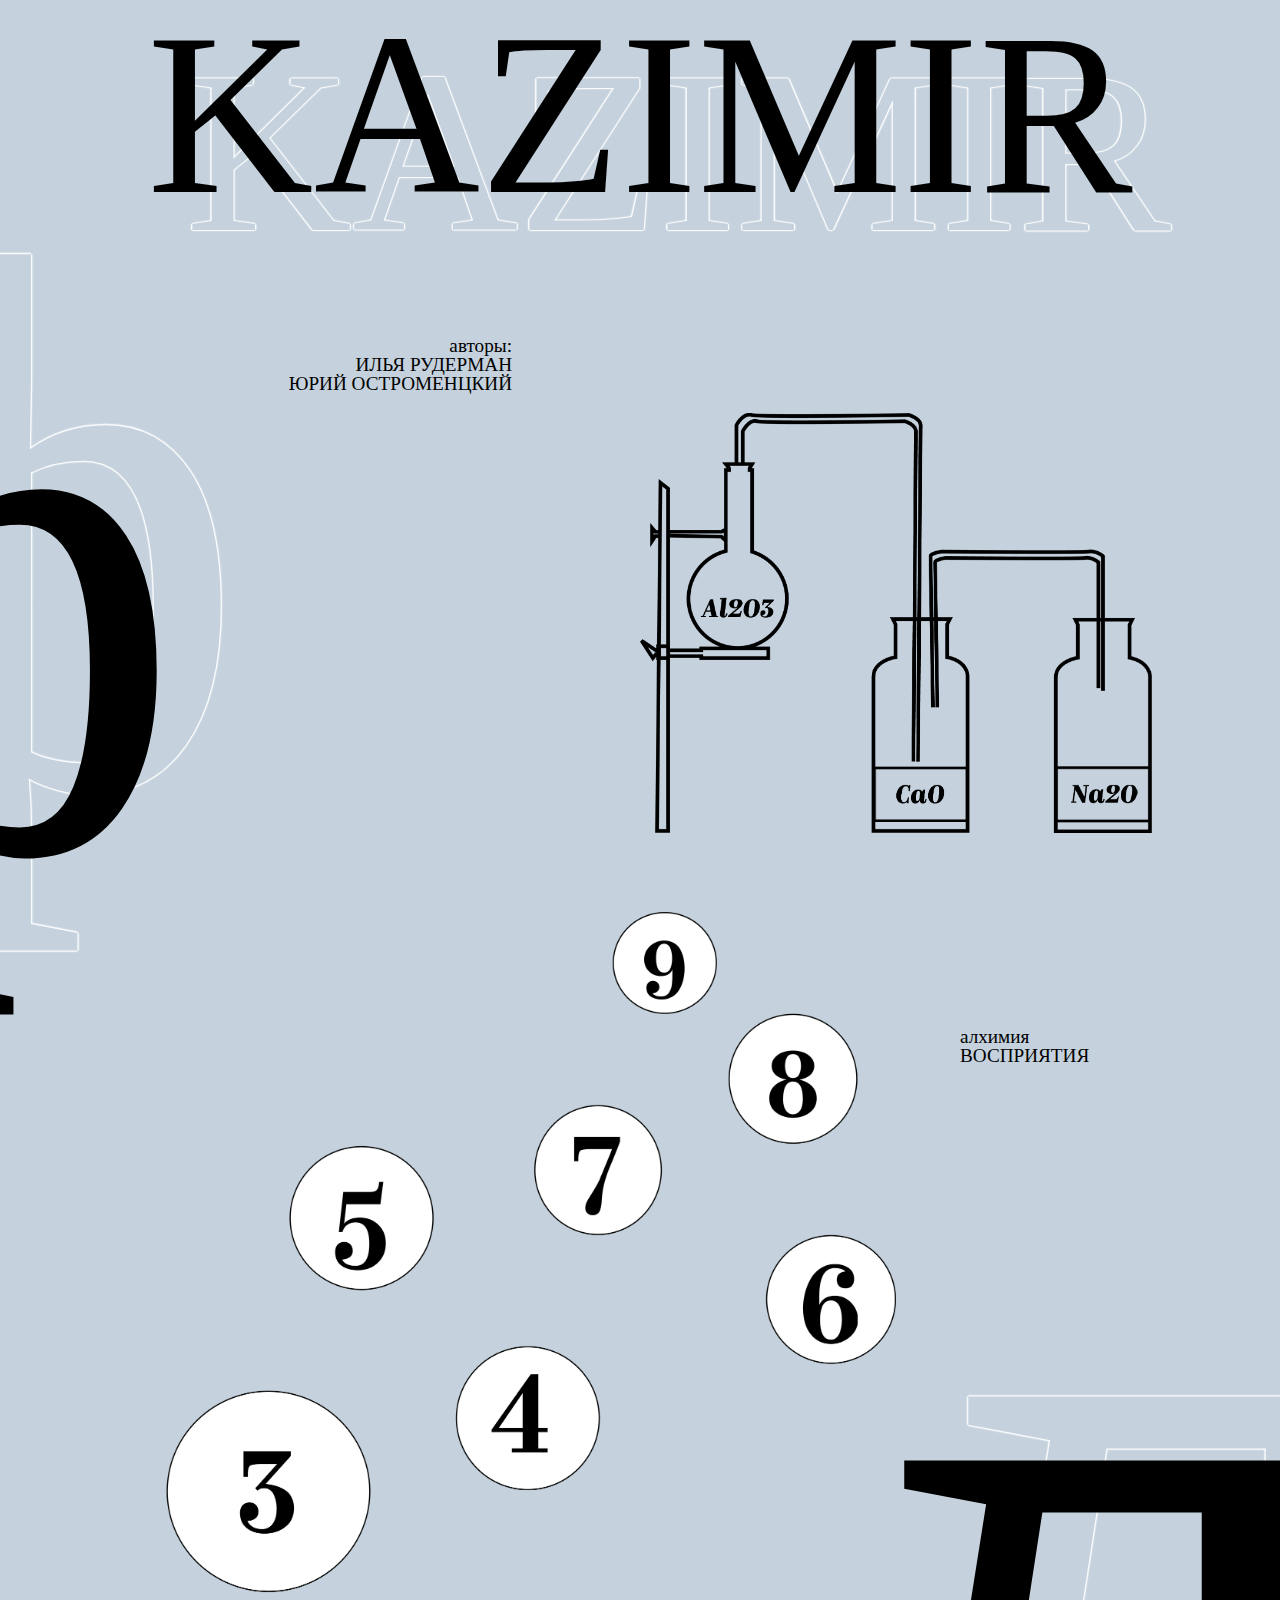
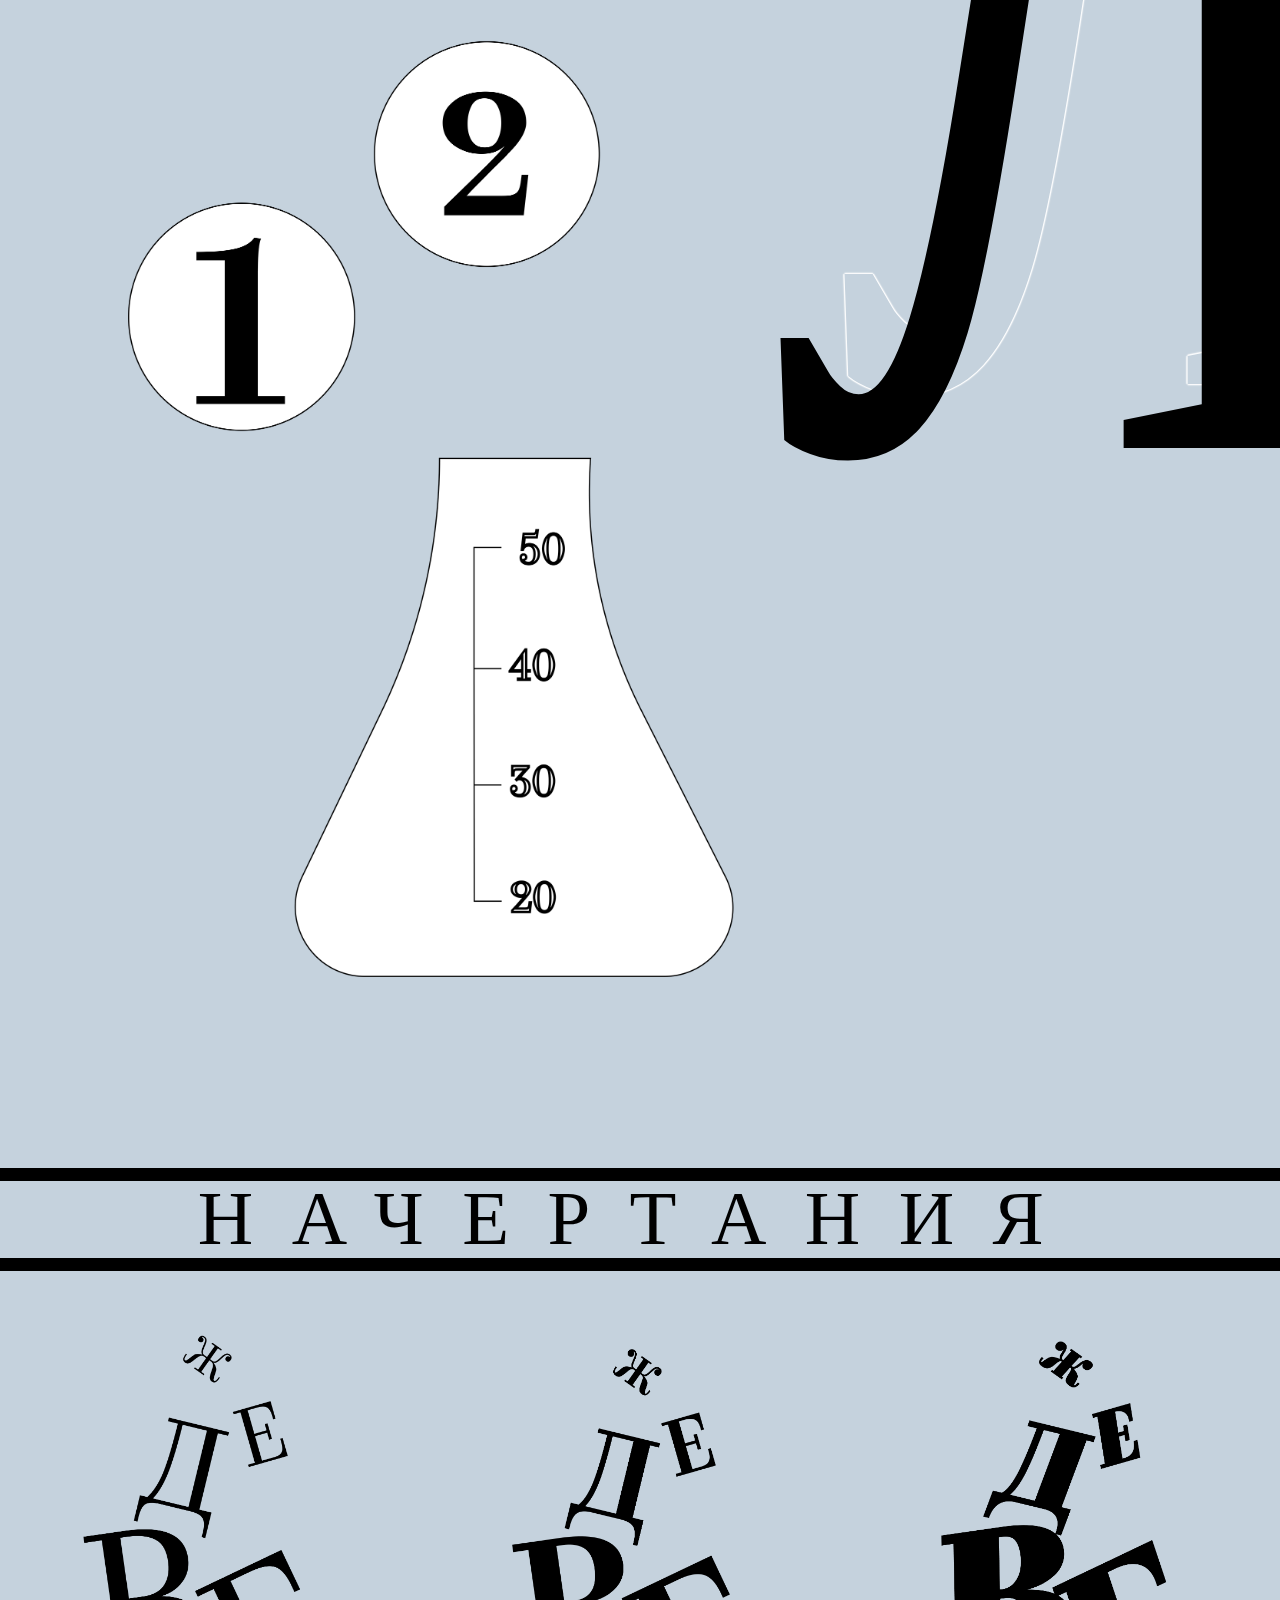
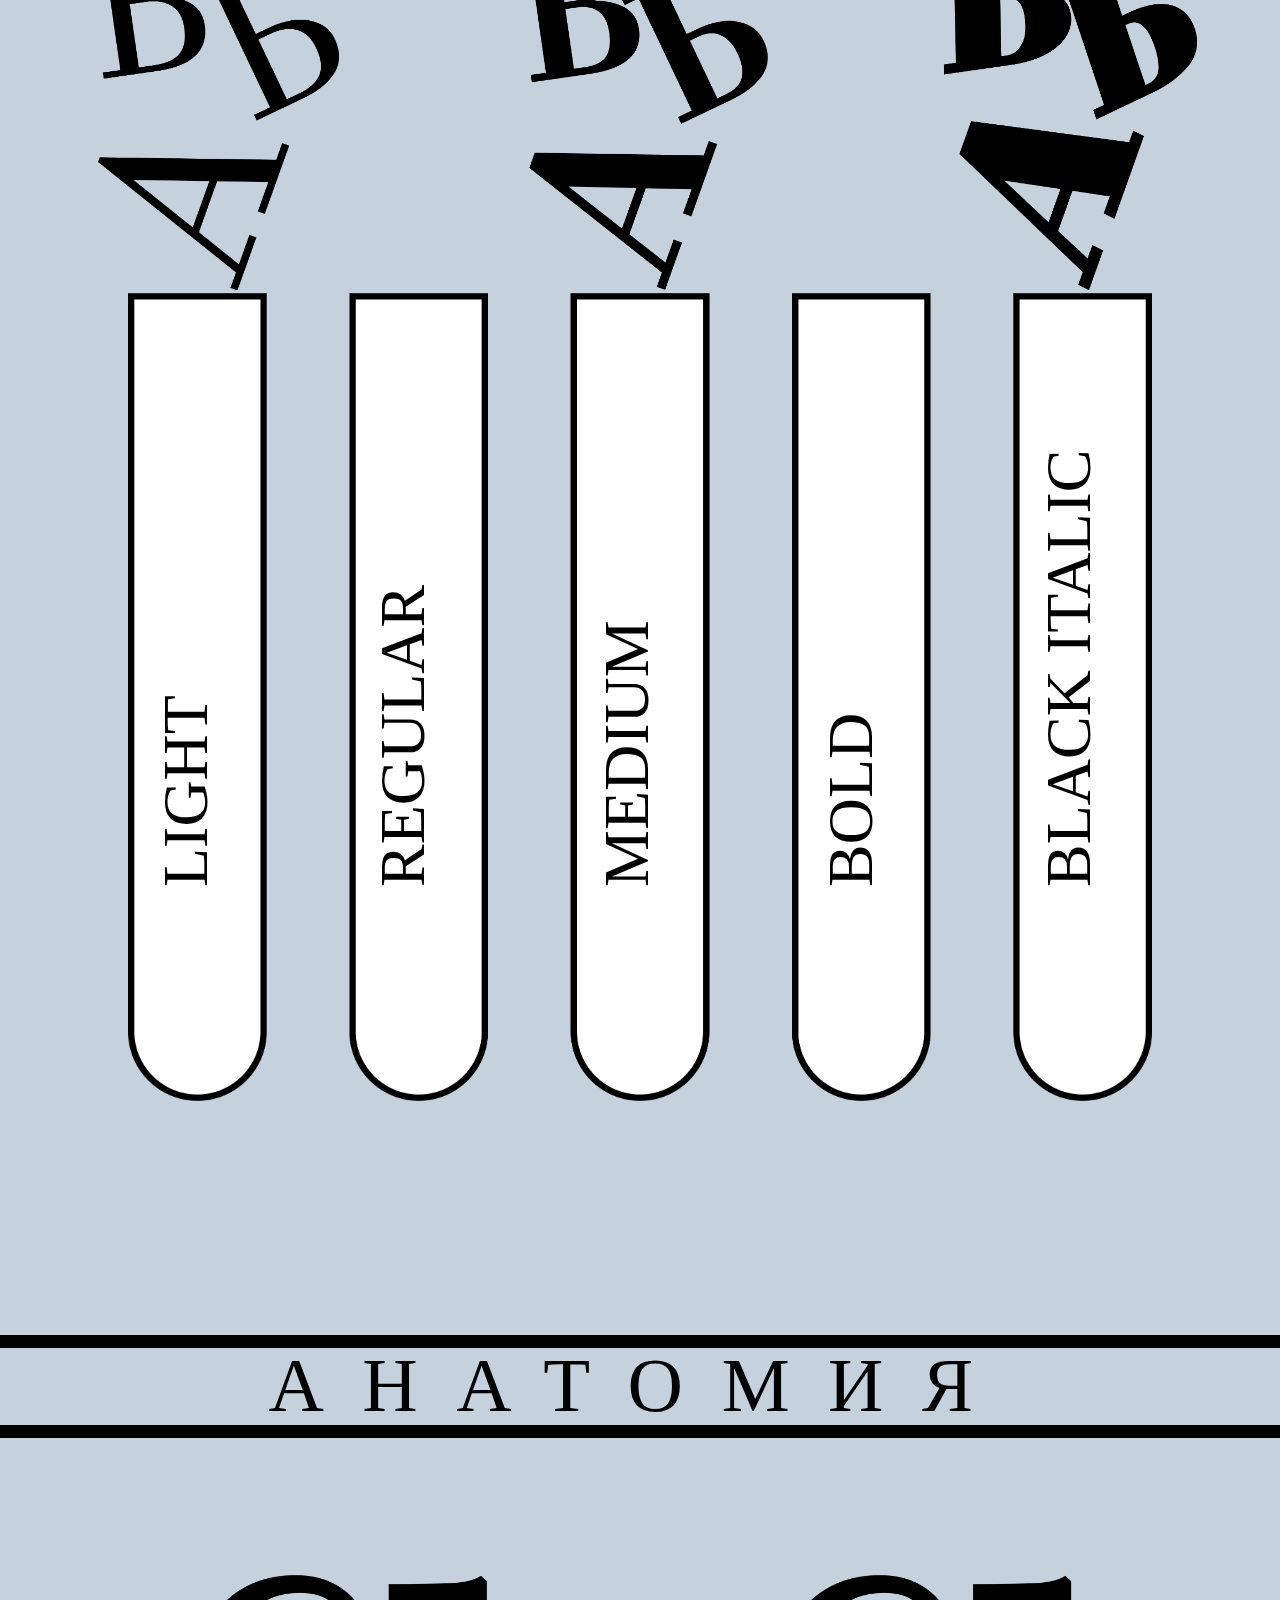
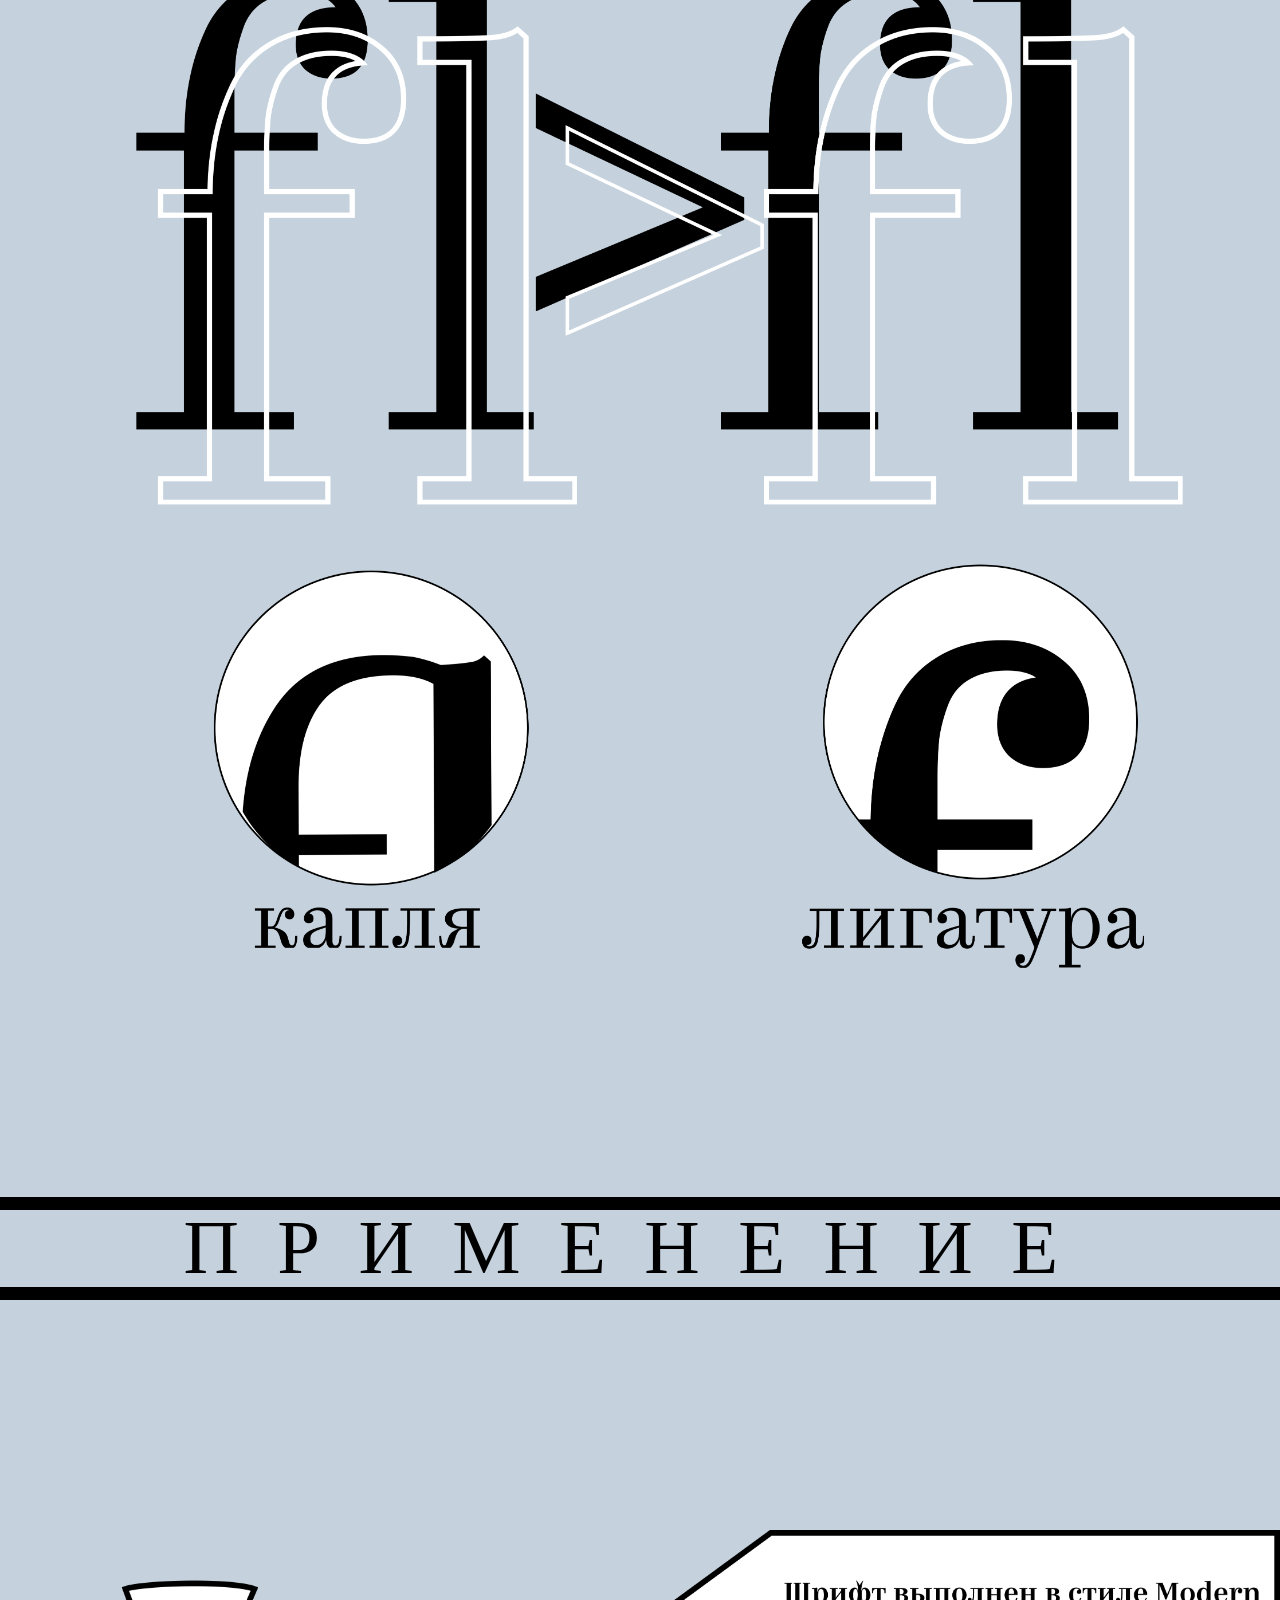
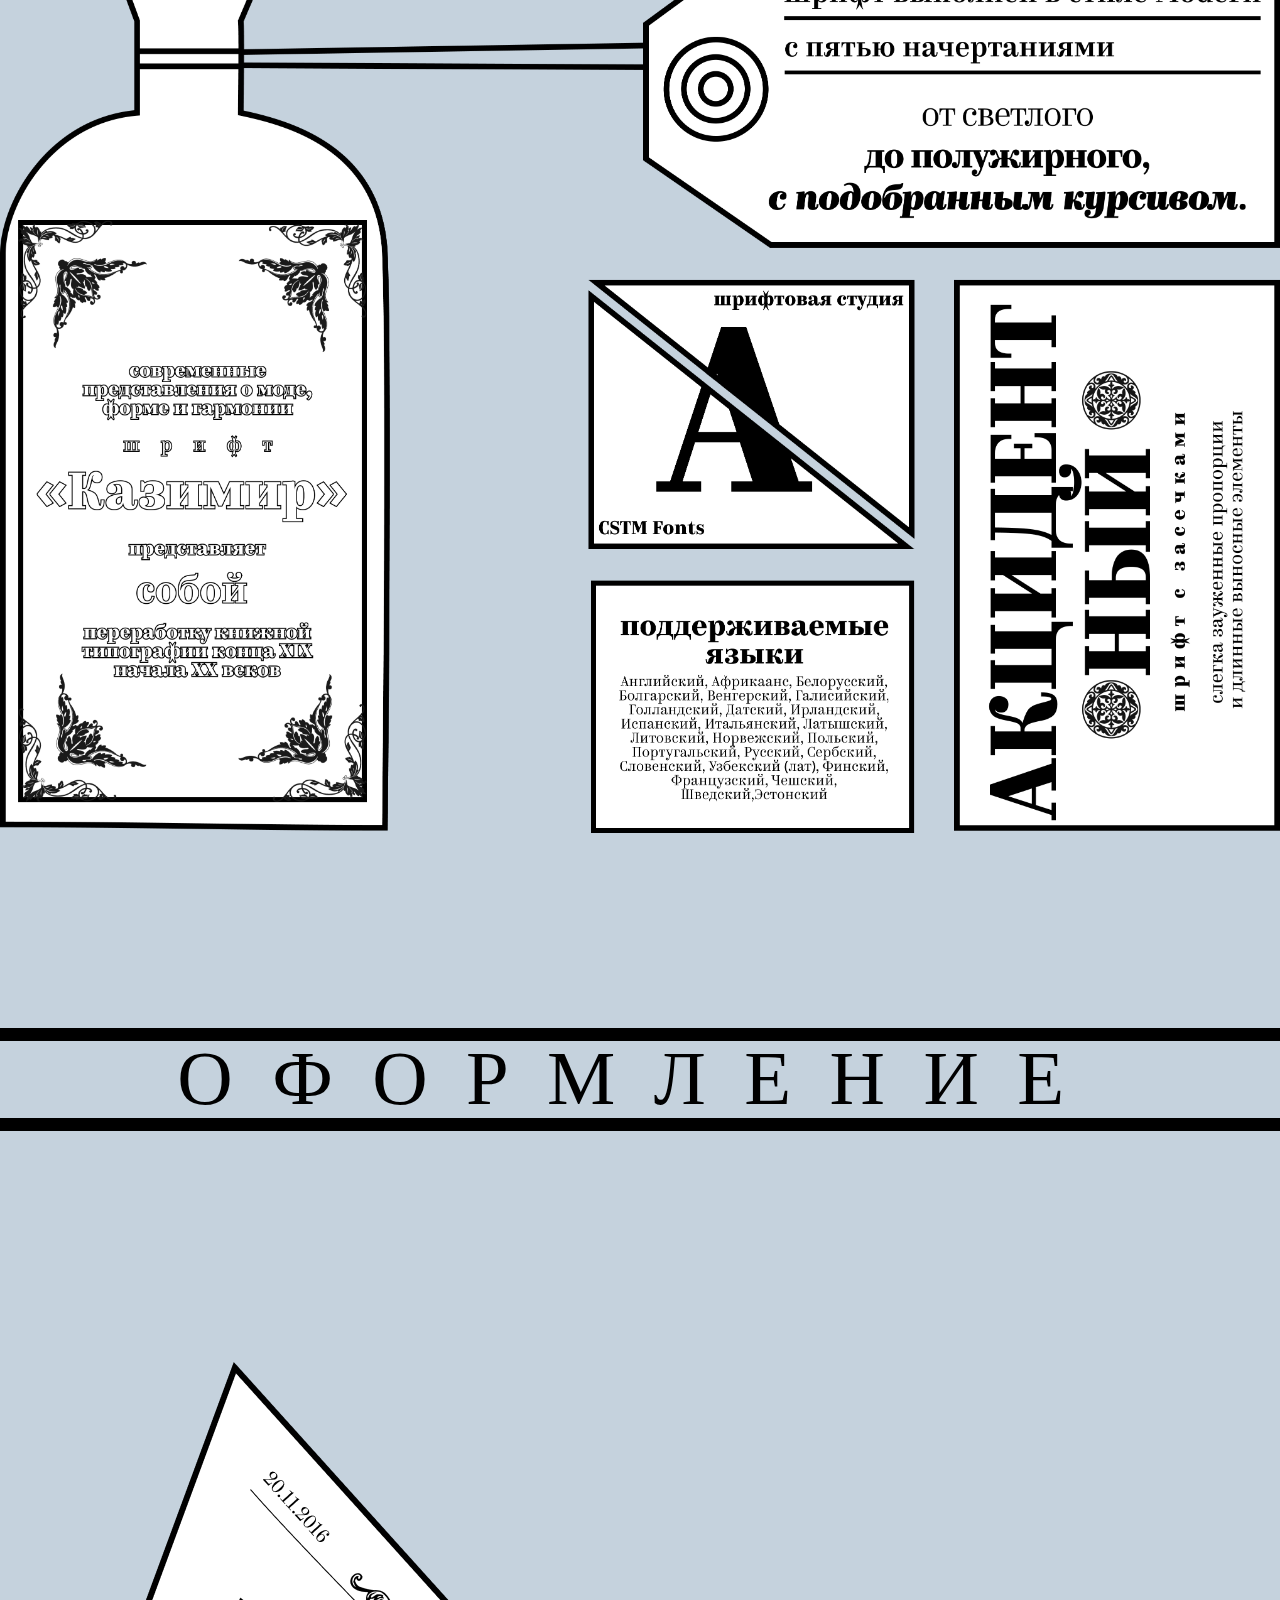
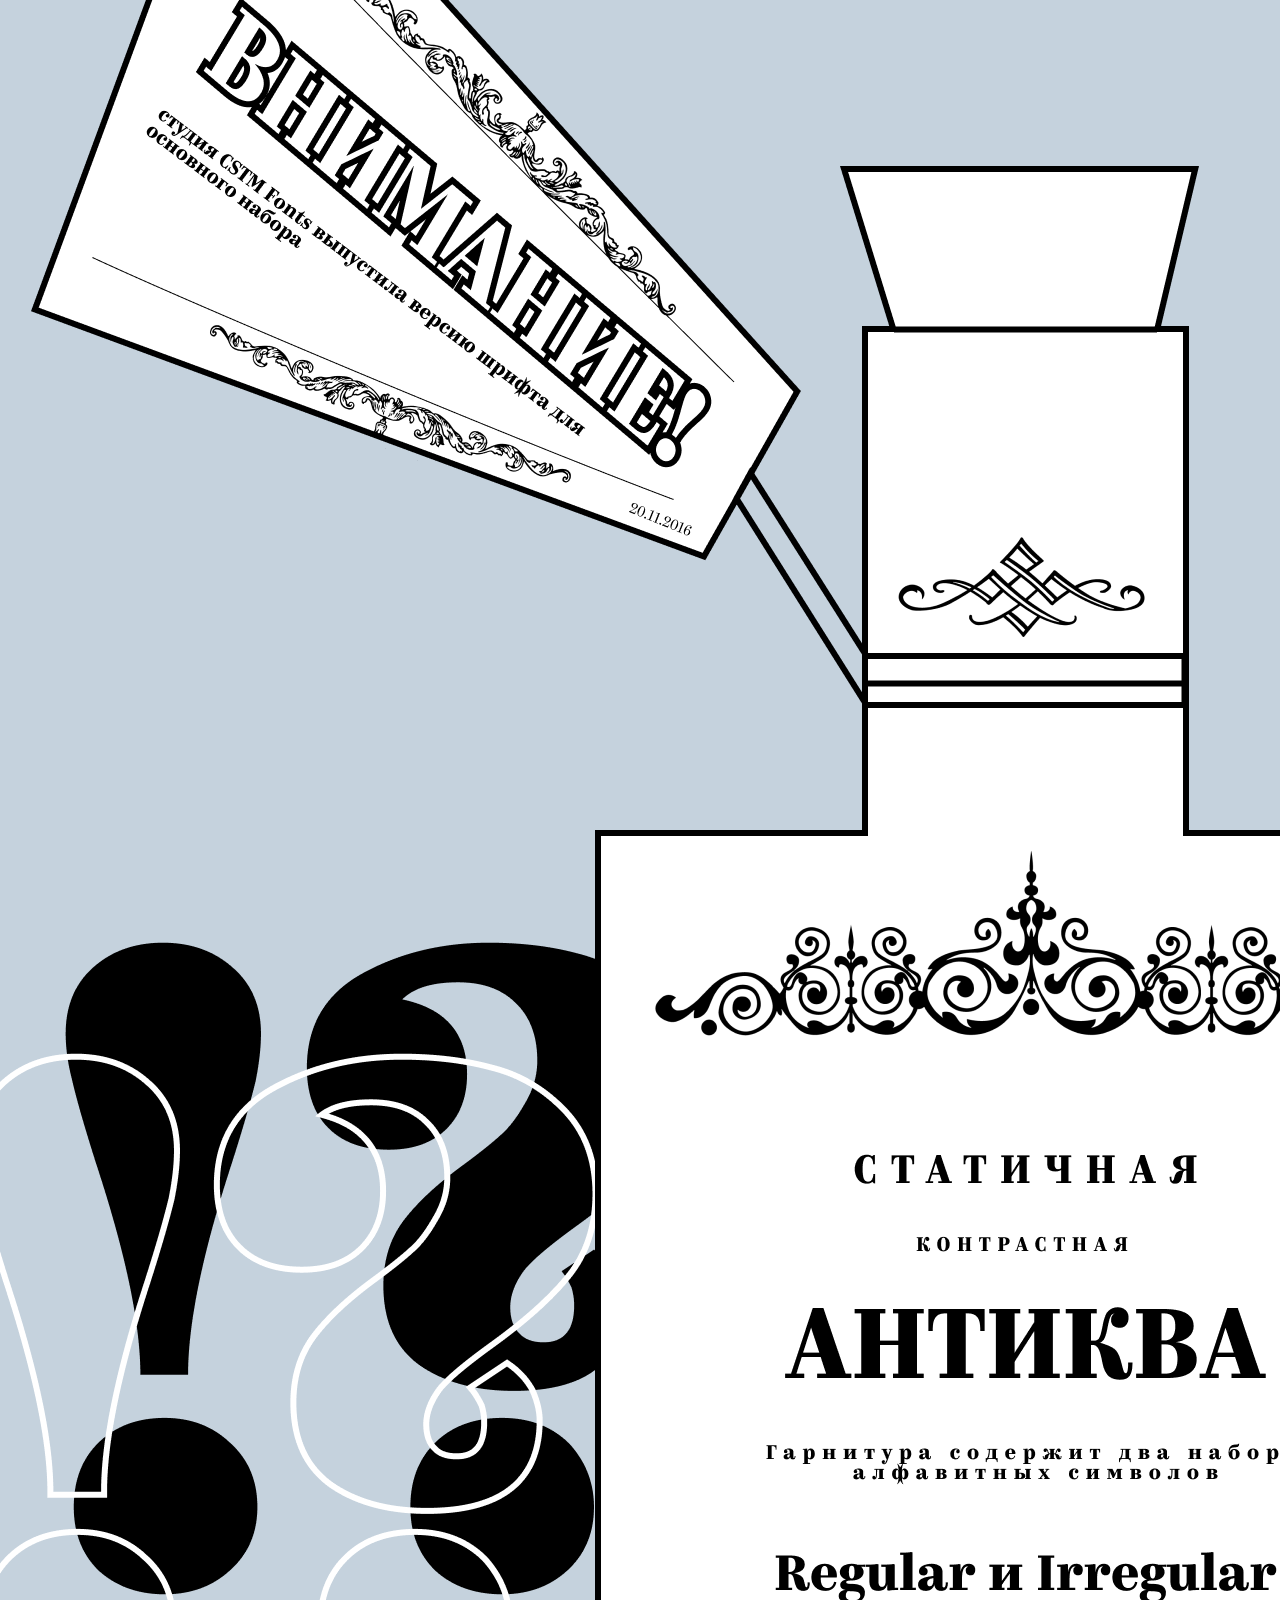
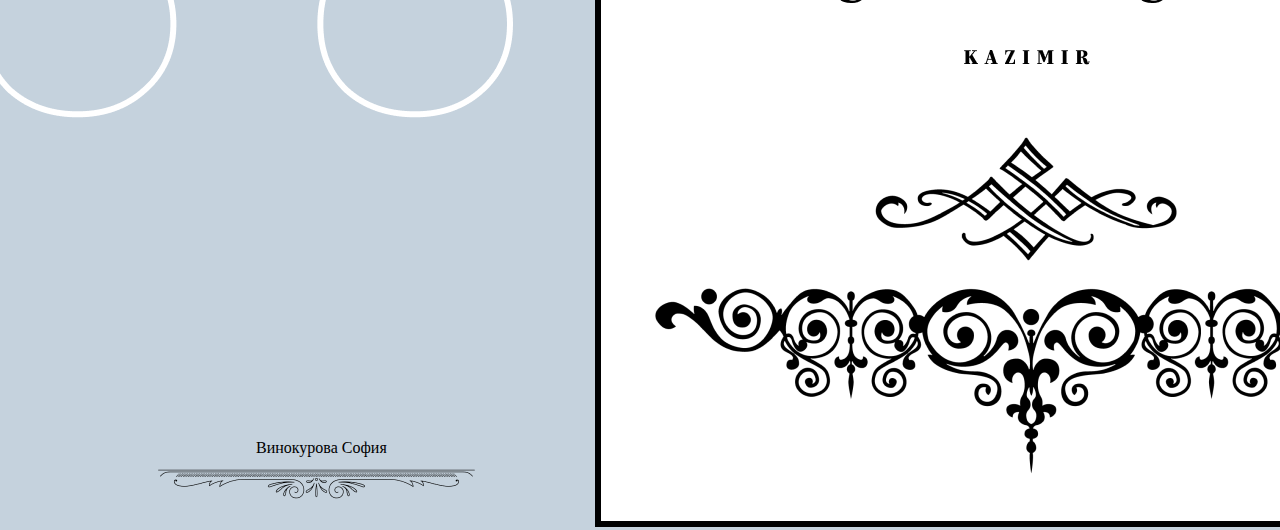
==== commit ec243108: "one" ====
--- a/index.html
+++ b/index.html
@@ -73,7 +73,7 @@
 
   <div class="zagolovok">Оформление</div>
   <div style="border: 0px solid red; width: 100vw; margin-top: 18vw; ">
-    <img src="img/group_37.png" width="100%">
+    <img src="img/group_37b.png" width="100%">
     <div style="position: absolute; margin-left: 20vw; margin-top: -7vw">Винокурова София
   </div>
 </div>
